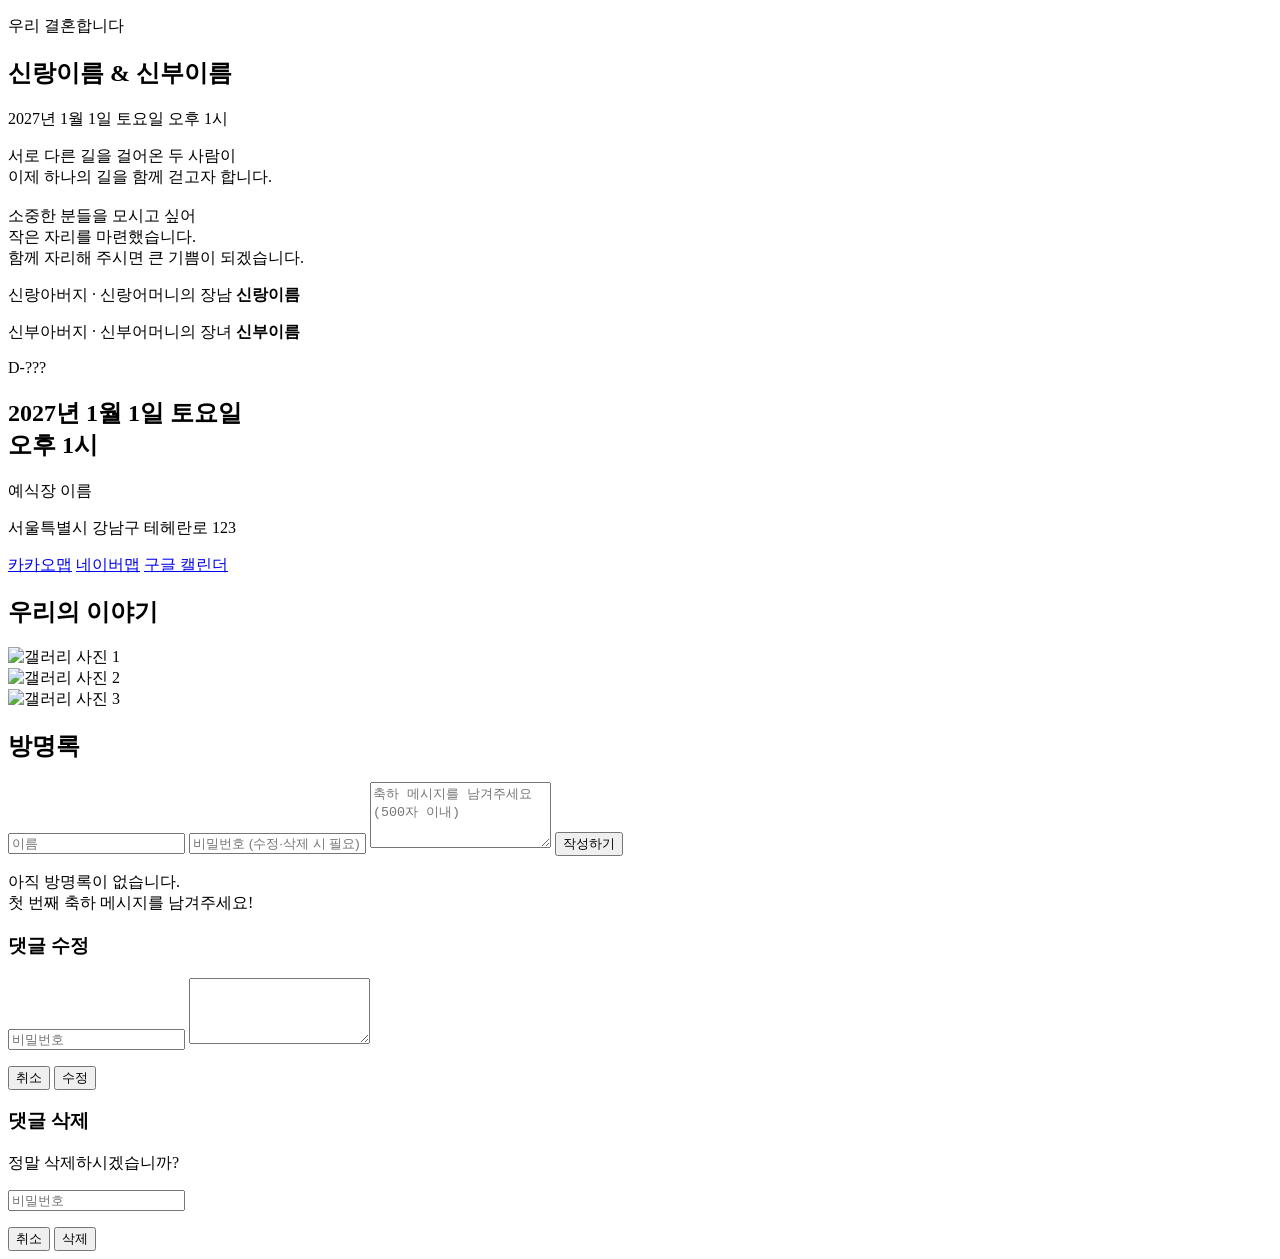
==== public/index.html @ 1aedff65 "[wedding] 청첩장 HTML 구조 작성 (구글 캘린더 링크 포함)" ====
<!DOCTYPE html>
<html lang="ko">
<head>
    <meta charset="UTF-8">
    <meta name="viewport" content="width=device-width, initial-scale=1.0">
    <!-- TODO: 브라우저 탭 제목 수정 -->
    <title>우리 결혼합니다</title>
    <link rel="preconnect" href="https://fonts.googleapis.com">
    <link rel="preconnect" href="https://fonts.gstatic.com" crossorigin>
    <link href="https://fonts.googleapis.com/css2?family=Noto+Serif+KR:wght@400;700&family=Noto+Sans+KR:wght@300;400&display=swap" rel="stylesheet">
    <link rel="stylesheet" href="style.css">
</head>
<body>

    <!-- ===== 헤더 ===== -->
    <section class="hero">
        <div class="hero-overlay"></div>
        <div class="hero-content">
            <p class="hero-label">우리 결혼합니다</p>
            <!-- TODO: 이름 수정 -->
            <h1 class="hero-names">신랑이름 <span class="ampersand">&amp;</span> 신부이름</h1>
            <!-- TODO: 날짜/시간 수정 -->
            <p class="hero-date">2027년 1월 1일 토요일 오후 1시</p>
        </div>
    </section>

    <!-- ===== 인사말 ===== -->
    <section class="greeting">
        <!-- TODO: 인사말 문구 수정 -->
        <p class="greeting-text">
            서로 다른 길을 걸어온 두 사람이<br>
            이제 하나의 길을 함께 걷고자 합니다.<br><br>
            소중한 분들을 모시고 싶어<br>
            작은 자리를 마련했습니다.<br>
            함께 자리해 주시면 큰 기쁨이 되겠습니다.
        </p>
        <div class="family-info">
            <!-- TODO: 부모님 이름 수정 -->
            <p>신랑아버지 · 신랑어머니의 장남 <strong>신랑이름</strong></p>
            <p>신부아버지 · 신부어머니의 장녀 <strong>신부이름</strong></p>
        </div>
    </section>

    <!-- ===== 날짜 & 장소 ===== -->
    <section class="date-venue">
        <div class="dday-wrap">
            <span id="dday" class="dday">D-???</span>
        </div>
        <!-- TODO: 날짜/시간 수정 -->
        <h2 class="venue-date">2027년 1월 1일 토요일<br>오후 1시</h2>
        <!-- TODO: 예식장 이름/주소 수정 -->
        <p class="venue-name">예식장 이름</p>
        <p class="venue-address">서울특별시 강남구 테헤란로 123</p>
        <div class="map-buttons">
            <!-- TODO: 예식장 이름으로 검색 URL 수정 -->
            <a href="https://map.kakao.com/link/search/예식장이름" class="btn-map btn-kakao" target="_blank" rel="noopener">카카오맵</a>
            <a href="https://map.naver.com/p/search/예식장이름" class="btn-map btn-naver" target="_blank" rel="noopener">네이버맵</a>
            <!-- TODO: 날짜/시간/장소 맞게 수정
                 dates 형식: YYYYMMDDTHHmmssZ (UTC 기준, KST = UTC+9이므로 13:00 KST = 04:00 UTC)
                 예) 2027-01-01 13:00 KST → 20270101T040000Z, 15:00 KST 종료 → 20270101T060000Z -->
            <a href="https://calendar.google.com/calendar/render?action=TEMPLATE&text=신랑+%26+신부+결혼식&dates=20270101T040000Z/20270101T060000Z&location=예식장+이름&details=신랑+%26+신부의+결혼식에+초대합니다"
               class="btn-map btn-gcal" target="_blank" rel="noopener">구글 캘린더</a>
        </div>
    </section>

    <!-- ===== 갤러리 ===== -->
    <section class="gallery-section">
        <h2 class="section-title">우리의 이야기</h2>
        <div class="gallery" id="gallery">
            <!-- TODO: 사진 파일을 public/images/gallery/ 에 넣고 경로/개수 맞게 수정 -->
            <div class="gallery-item"><img src="images/gallery/01.jpg" alt="갤러리 사진 1" loading="lazy"></div>
            <div class="gallery-item"><img src="images/gallery/02.jpg" alt="갤러리 사진 2" loading="lazy"></div>
            <div class="gallery-item"><img src="images/gallery/03.jpg" alt="갤러리 사진 3" loading="lazy"></div>
        </div>
        <div class="gallery-dots" id="galleryDots"></div>
    </section>

    <!-- ===== 방명록 ===== -->
    <section class="comments-section">
        <h2 class="section-title">방명록</h2>

        <form class="comment-form" id="commentForm">
            <input type="text" id="commentName" placeholder="이름" maxlength="20" required autocomplete="off">
            <input type="password" id="commentPassword" placeholder="비밀번호 (수정·삭제 시 필요)" maxlength="20" required autocomplete="new-password">
            <textarea id="commentContent" placeholder="축하 메시지를 남겨주세요 (500자 이내)" maxlength="500" rows="4" required></textarea>
            <button type="submit" class="btn-submit" id="submitBtn">작성하기</button>
        </form>

        <div class="comments-list" id="commentsList">
            <p class="comments-empty">아직 방명록이 없습니다.<br>첫 번째 축하 메시지를 남겨주세요!</p>
        </div>

        <div class="pagination" id="pagination"></div>
    </section>

    <!-- ===== 수정 모달 ===== -->
    <div class="modal" id="editModal" aria-hidden="true">
        <div class="modal-backdrop" id="editBackdrop"></div>
        <div class="modal-content" role="dialog" aria-label="댓글 수정">
            <h3>댓글 수정</h3>
            <input type="password" id="editPassword" placeholder="비밀번호" maxlength="20" autocomplete="current-password">
            <textarea id="editContent" maxlength="500" rows="4"></textarea>
            <p class="modal-error" id="editError"></p>
            <div class="modal-buttons">
                <button id="editCancel" class="btn-secondary">취소</button>
                <button id="editConfirm" class="btn-primary">수정</button>
            </div>
        </div>
    </div>

    <!-- ===== 삭제 모달 ===== -->
    <div class="modal" id="deleteModal" aria-hidden="true">
        <div class="modal-backdrop" id="deleteBackdrop"></div>
        <div class="modal-content" role="dialog" aria-label="댓글 삭제">
            <h3>댓글 삭제</h3>
            <p class="modal-desc">정말 삭제하시겠습니까?</p>
            <input type="password" id="deletePassword" placeholder="비밀번호" maxlength="20" autocomplete="current-password">
            <p class="modal-error" id="deleteError"></p>
            <div class="modal-buttons">
                <button id="deleteCancel" class="btn-secondary">취소</button>
                <button id="deleteConfirm" class="btn-danger">삭제</button>
            </div>
        </div>
    </div>

    <script src="main.js"></script>
</body>
</html>
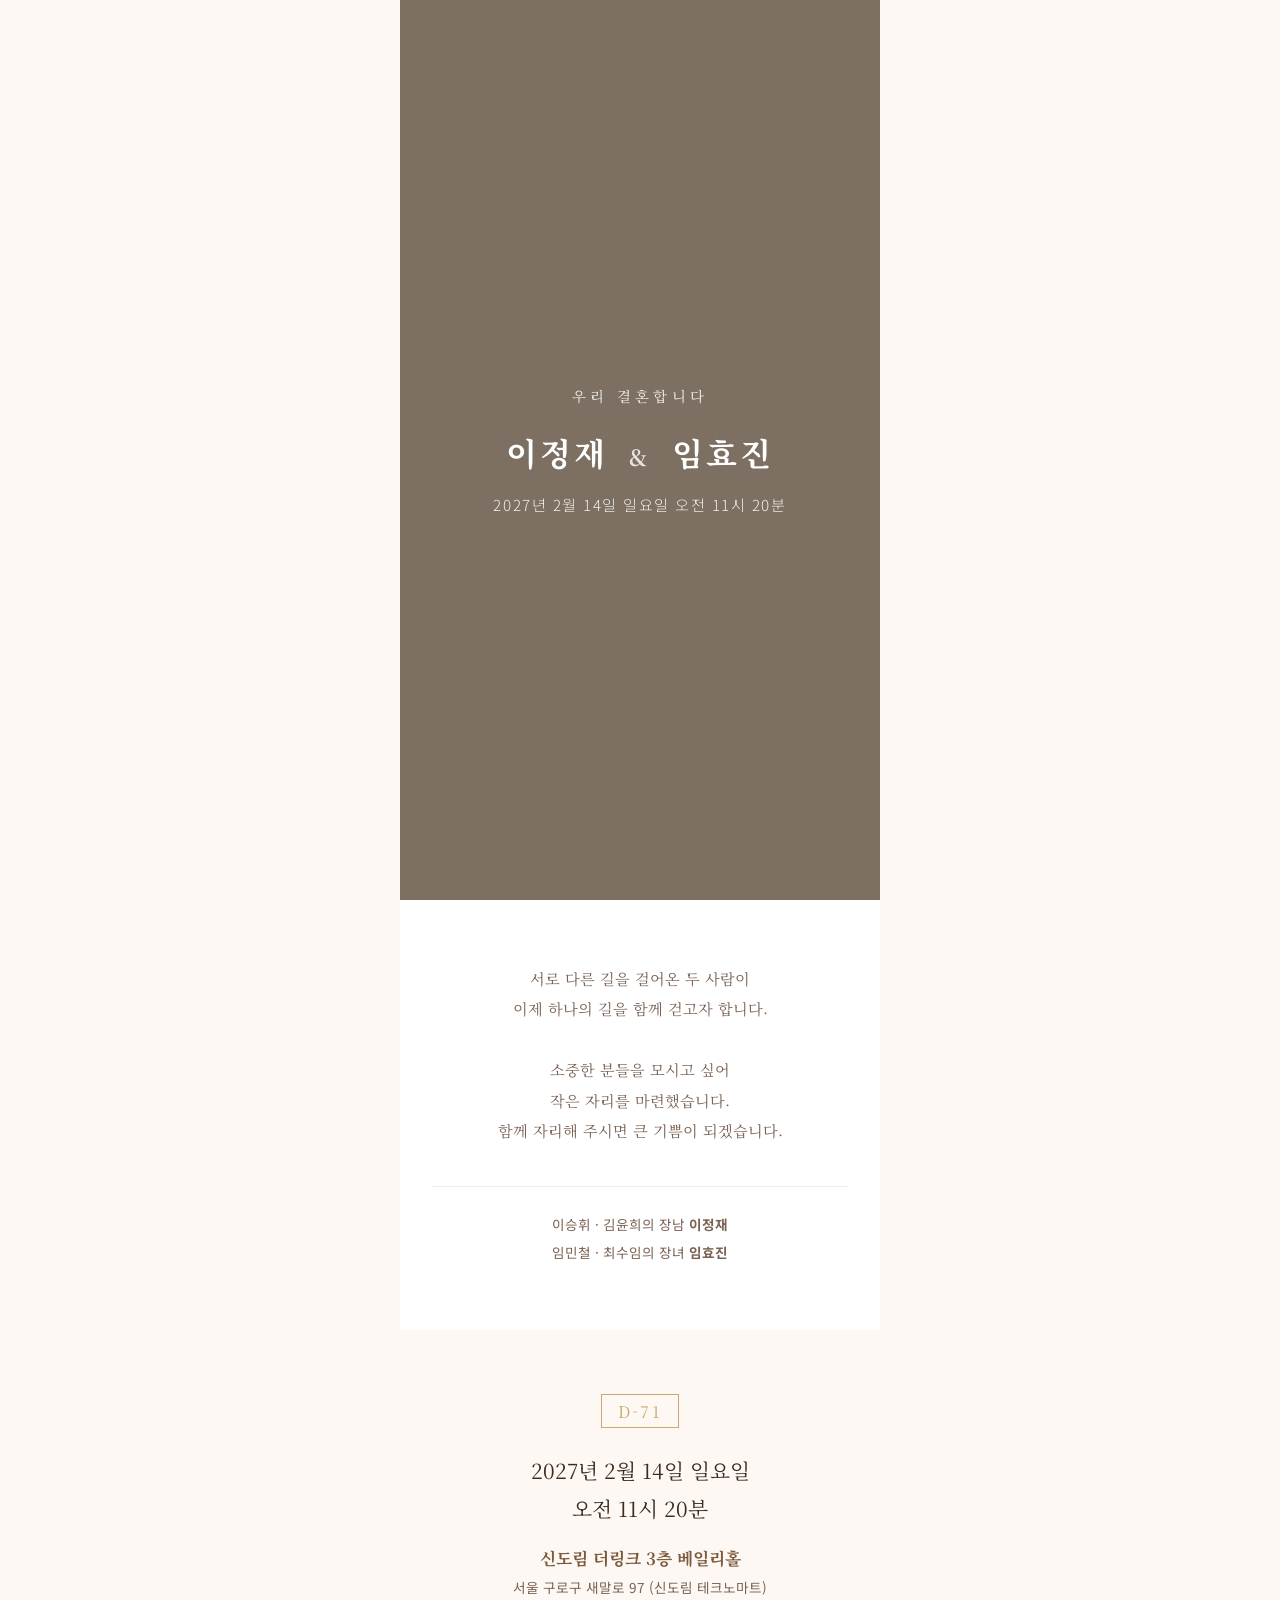
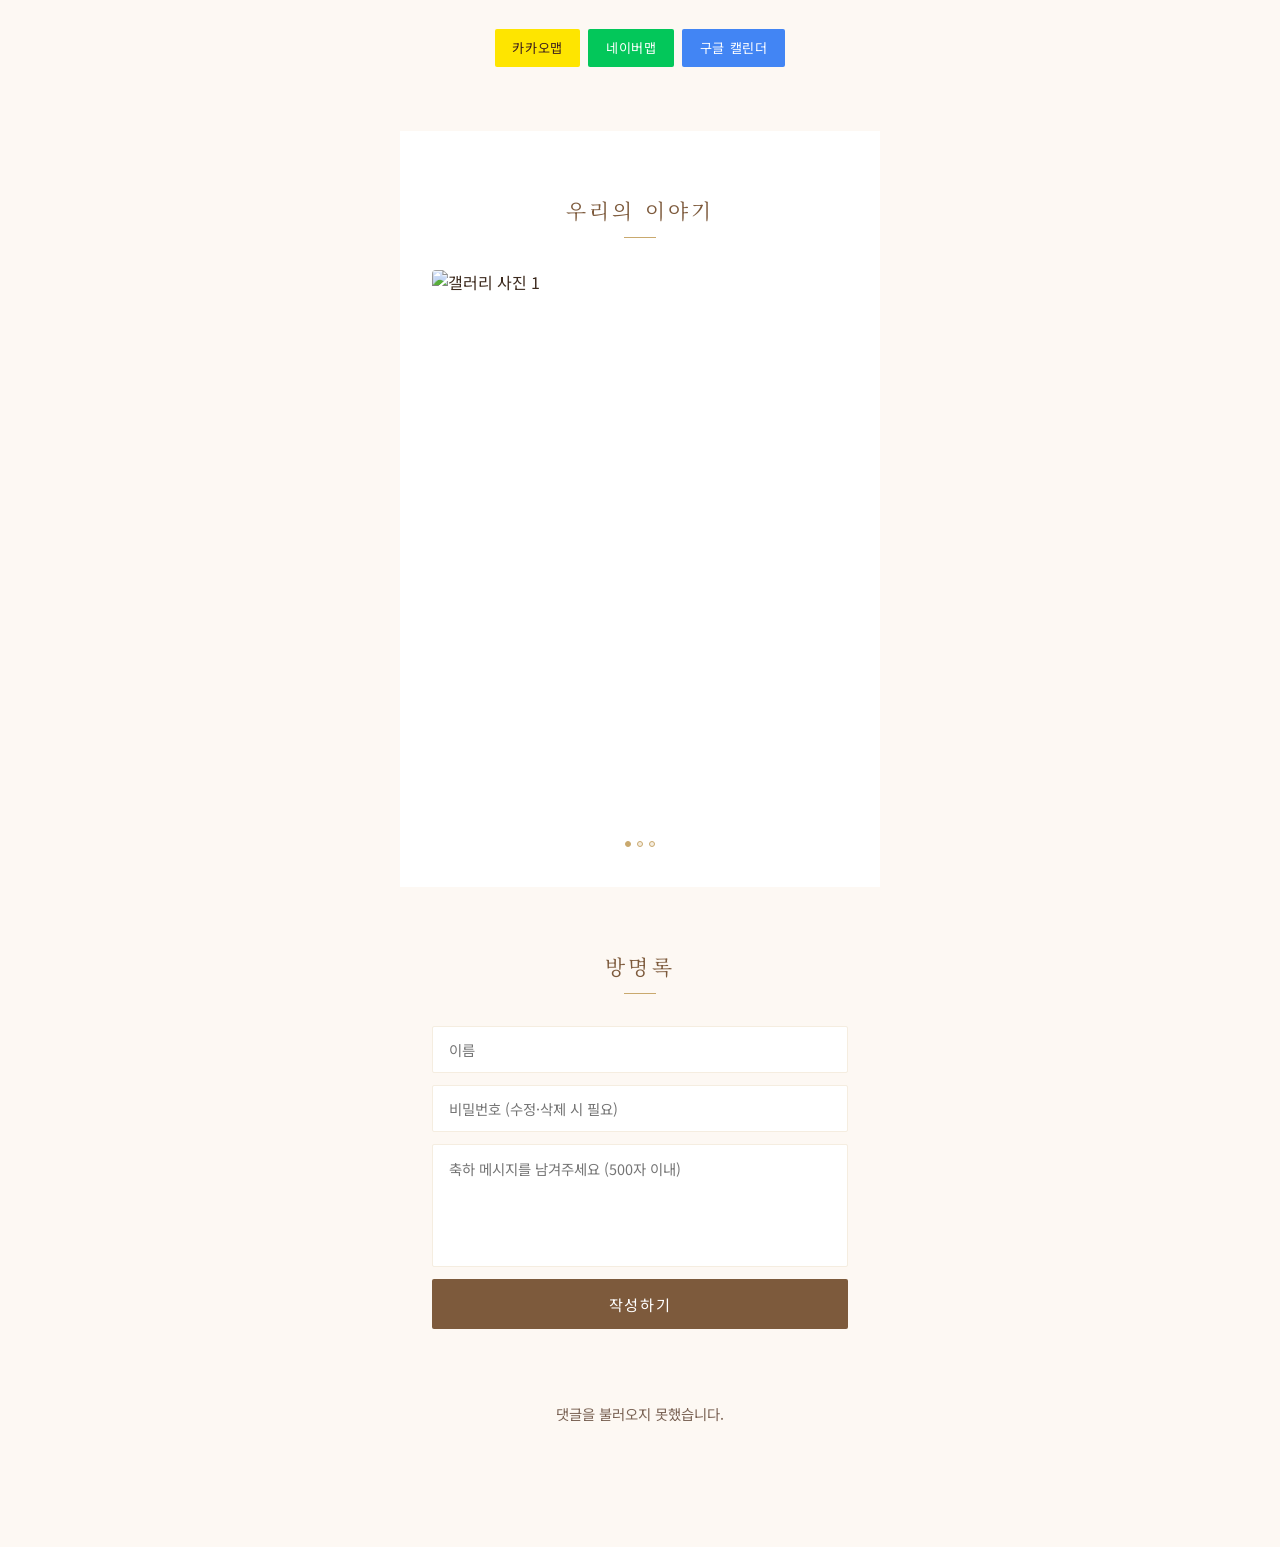
==== commit c46893da: "[wedding] 청첩장 정보 입력: 이정재 & 임효진, 2027-02-14 신도림 더링크" ====
--- a/public/index.html
+++ b/public/index.html
@@ -3,8 +3,7 @@
 <head>
     <meta charset="UTF-8">
     <meta name="viewport" content="width=device-width, initial-scale=1.0">
-    <!-- TODO: 브라우저 탭 제목 수정 -->
-    <title>우리 결혼합니다</title>
+    <title>이정재 &amp; 임효진의 결혼식에 초대합니다</title>
     <link rel="preconnect" href="https://fonts.googleapis.com">
     <link rel="preconnect" href="https://fonts.gstatic.com" crossorigin>
     <link href="https://fonts.googleapis.com/css2?family=Noto+Serif+KR:wght@400;700&family=Noto+Sans+KR:wght@300;400&display=swap" rel="stylesheet">
@@ -17,10 +16,8 @@
         <div class="hero-overlay"></div>
         <div class="hero-content">
             <p class="hero-label">우리 결혼합니다</p>
-            <!-- TODO: 이름 수정 -->
-            <h1 class="hero-names">신랑이름 <span class="ampersand">&amp;</span> 신부이름</h1>
-            <!-- TODO: 날짜/시간 수정 -->
-            <p class="hero-date">2027년 1월 1일 토요일 오후 1시</p>
+            <h1 class="hero-names">이정재 <span class="ampersand">&amp;</span> 임효진</h1>
+            <p class="hero-date">2027년 2월 14일 일요일 오전 11시 20분</p>
         </div>
     </section>
 
@@ -35,9 +32,8 @@
             함께 자리해 주시면 큰 기쁨이 되겠습니다.
         </p>
         <div class="family-info">
-            <!-- TODO: 부모님 이름 수정 -->
-            <p>신랑아버지 · 신랑어머니의 장남 <strong>신랑이름</strong></p>
-            <p>신부아버지 · 신부어머니의 장녀 <strong>신부이름</strong></p>
+            <p>이승휘 · 김윤희의 장남 <strong>이정재</strong></p>
+            <p>임민철 · 최수임의 장녀 <strong>임효진</strong></p>
         </div>
     </section>
 
@@ -46,19 +42,13 @@
         <div class="dday-wrap">
             <span id="dday" class="dday">D-???</span>
         </div>
-        <!-- TODO: 날짜/시간 수정 -->
-        <h2 class="venue-date">2027년 1월 1일 토요일<br>오후 1시</h2>
-        <!-- TODO: 예식장 이름/주소 수정 -->
-        <p class="venue-name">예식장 이름</p>
-        <p class="venue-address">서울특별시 강남구 테헤란로 123</p>
+        <h2 class="venue-date">2027년 2월 14일 일요일<br>오전 11시 20분</h2>
+        <p class="venue-name">신도림 더링크 3층 베일리홀</p>
+        <p class="venue-address">서울 구로구 새말로 97 (신도림 테크노마트)</p>
         <div class="map-buttons">
-            <!-- TODO: 예식장 이름으로 검색 URL 수정 -->
-            <a href="https://map.kakao.com/link/search/예식장이름" class="btn-map btn-kakao" target="_blank" rel="noopener">카카오맵</a>
-            <a href="https://map.naver.com/p/search/예식장이름" class="btn-map btn-naver" target="_blank" rel="noopener">네이버맵</a>
-            <!-- TODO: 날짜/시간/장소 맞게 수정
-                 dates 형식: YYYYMMDDTHHmmssZ (UTC 기준, KST = UTC+9이므로 13:00 KST = 04:00 UTC)
-                 예) 2027-01-01 13:00 KST → 20270101T040000Z, 15:00 KST 종료 → 20270101T060000Z -->
-            <a href="https://calendar.google.com/calendar/render?action=TEMPLATE&text=신랑+%26+신부+결혼식&dates=20270101T040000Z/20270101T060000Z&location=예식장+이름&details=신랑+%26+신부의+결혼식에+초대합니다"
+            <a href="https://map.kakao.com/link/search/신도림+더링크" class="btn-map btn-kakao" target="_blank" rel="noopener">카카오맵</a>
+            <a href="https://map.naver.com/p/search/신도림+더링크" class="btn-map btn-naver" target="_blank" rel="noopener">네이버맵</a>
+            <a href="https://calendar.google.com/calendar/render?action=TEMPLATE&text=이정재+%26+임효진+결혼식&dates=20270214T022000Z/20270214T042000Z&location=신도림+더링크+3층+베일리홀&details=이정재+%26+임효진의+결혼식에+초대합니다"
                class="btn-map btn-gcal" target="_blank" rel="noopener">구글 캘린더</a>
         </div>
     </section>
--- a/public/style.css
+++ b/public/style.css
@@ -0,0 +1,507 @@
+/* ===== 기본 리셋 & 변수 ===== */
+*, *::before, *::after {
+    box-sizing: border-box;
+    margin: 0;
+    padding: 0;
+}
+
+:root {
+    --color-cream: #fdf8f3;
+    --color-ivory: #f5ede0;
+    --color-gold: #c9a96e;
+    --color-brown: #7d5a3c;
+    --color-text: #3d2b1f;
+    --color-text-light: #7a6254;
+    --color-white: #ffffff;
+    --font-serif: 'Noto Serif KR', serif;
+    --font-sans: 'Noto Sans KR', sans-serif;
+}
+
+html {
+    scroll-behavior: smooth;
+}
+
+body {
+    font-family: var(--font-sans);
+    background: var(--color-cream);
+    color: var(--color-text);
+    max-width: 480px;
+    margin: 0 auto;
+    overflow-x: hidden;
+}
+
+/* ===== 헤더 (hero) ===== */
+.hero {
+    position: relative;
+    min-height: 100dvh;
+    display: flex;
+    align-items: center;
+    justify-content: center;
+    background: url('images/main.jpg') center center / cover no-repeat;
+    background-color: #b8a898;
+}
+
+.hero-overlay {
+    position: absolute;
+    inset: 0;
+    background: rgba(30, 20, 10, 0.38);
+}
+
+.hero-content {
+    position: relative;
+    text-align: center;
+    color: var(--color-white);
+    padding: 2rem;
+}
+
+.hero-label {
+    font-family: var(--font-serif);
+    font-size: 0.9rem;
+    letter-spacing: 0.3em;
+    margin-bottom: 1.5rem;
+    opacity: 0.9;
+}
+
+.hero-names {
+    font-family: var(--font-serif);
+    font-size: 2rem;
+    font-weight: 700;
+    letter-spacing: 0.1em;
+    margin-bottom: 1.2rem;
+    line-height: 1.4;
+}
+
+.hero-names .ampersand {
+    font-size: 1.4rem;
+    opacity: 0.8;
+    margin: 0 0.5rem;
+}
+
+.hero-date {
+    font-family: var(--font-sans);
+    font-size: 0.95rem;
+    font-weight: 300;
+    letter-spacing: 0.1em;
+    opacity: 0.9;
+}
+
+/* ===== 공통 섹션 ===== */
+section {
+    padding: 4rem 2rem;
+}
+
+.section-title {
+    font-family: var(--font-serif);
+    font-size: 1.3rem;
+    font-weight: 400;
+    text-align: center;
+    color: var(--color-brown);
+    margin-bottom: 2rem;
+    letter-spacing: 0.15em;
+}
+
+.section-title::after {
+    content: '';
+    display: block;
+    width: 2rem;
+    height: 1px;
+    background: var(--color-gold);
+    margin: 0.75rem auto 0;
+}
+
+/* ===== 인사말 ===== */
+.greeting {
+    background: var(--color-white);
+    text-align: center;
+}
+
+.greeting-text {
+    font-family: var(--font-serif);
+    font-size: 0.95rem;
+    line-height: 2;
+    color: var(--color-text-light);
+    margin-bottom: 2.5rem;
+}
+
+.family-info {
+    border-top: 1px solid var(--color-ivory);
+    padding-top: 1.5rem;
+}
+
+.family-info p {
+    font-size: 0.85rem;
+    color: var(--color-text-light);
+    line-height: 2;
+}
+
+/* ===== 날짜 & 장소 ===== */
+.date-venue {
+    background: var(--color-cream);
+    text-align: center;
+}
+
+.dday-wrap {
+    margin-bottom: 1.5rem;
+}
+
+.dday {
+    display: inline-block;
+    font-family: var(--font-serif);
+    font-size: 1rem;
+    color: var(--color-gold);
+    border: 1px solid var(--color-gold);
+    padding: 0.3rem 1rem;
+    letter-spacing: 0.15em;
+}
+
+.venue-date {
+    font-family: var(--font-serif);
+    font-size: 1.3rem;
+    font-weight: 400;
+    line-height: 1.8;
+    margin-bottom: 1.2rem;
+    color: var(--color-text);
+}
+
+.venue-name {
+    font-family: var(--font-serif);
+    font-size: 1.05rem;
+    font-weight: 700;
+    margin-bottom: 0.4rem;
+    color: var(--color-brown);
+}
+
+.venue-address {
+    font-size: 0.85rem;
+    color: var(--color-text-light);
+    margin-bottom: 2rem;
+}
+
+.map-buttons {
+    display: flex;
+    gap: 0.5rem;
+    justify-content: center;
+    flex-wrap: wrap;
+}
+
+.btn-map {
+    display: inline-block;
+    padding: 0.6rem 1.1rem;
+    border-radius: 2px;
+    font-size: 0.82rem;
+    text-decoration: none;
+    font-weight: 400;
+    letter-spacing: 0.05em;
+    transition: opacity 0.2s;
+}
+
+.btn-map:hover { opacity: 0.8; }
+
+.btn-kakao {
+    background: #fee500;
+    color: #3c1e1e;
+}
+
+.btn-naver {
+    background: #03c75a;
+    color: var(--color-white);
+}
+
+.btn-gcal {
+    background: #4285f4;
+    color: var(--color-white);
+}
+
+/* ===== 갤러리 ===== */
+.gallery-section {
+    background: var(--color-white);
+    padding-bottom: 2.5rem;
+}
+
+.gallery {
+    display: flex;
+    overflow-x: auto;
+    scroll-snap-type: x mandatory;
+    -webkit-overflow-scrolling: touch;
+    scrollbar-width: none;
+    border-radius: 4px;
+    overflow: hidden;
+}
+
+.gallery::-webkit-scrollbar { display: none; }
+
+.gallery-item {
+    flex: 0 0 100%;
+    scroll-snap-align: start;
+    aspect-ratio: 3 / 4;
+    overflow: hidden;
+}
+
+.gallery-item img {
+    width: 100%;
+    height: 100%;
+    object-fit: cover;
+    display: block;
+}
+
+.gallery-dots {
+    display: flex;
+    justify-content: center;
+    gap: 0.4rem;
+    margin-top: 1rem;
+}
+
+.gallery-dot {
+    width: 6px;
+    height: 6px;
+    border-radius: 50%;
+    background: var(--color-ivory);
+    border: 1px solid var(--color-gold);
+    cursor: pointer;
+    transition: background 0.2s;
+    padding: 0;
+}
+
+.gallery-dot.active {
+    background: var(--color-gold);
+}
+
+/* ===== 방명록 ===== */
+.comments-section {
+    background: var(--color-cream);
+}
+
+.comment-form {
+    display: flex;
+    flex-direction: column;
+    gap: 0.75rem;
+    margin-bottom: 2.5rem;
+}
+
+.comment-form input,
+.comment-form textarea {
+    width: 100%;
+    padding: 0.75rem 1rem;
+    border: 1px solid var(--color-ivory);
+    border-radius: 2px;
+    font-family: var(--font-sans);
+    font-size: 0.9rem;
+    background: var(--color-white);
+    color: var(--color-text);
+    outline: none;
+    transition: border-color 0.2s;
+    -webkit-appearance: none;
+}
+
+.comment-form input:focus,
+.comment-form textarea:focus {
+    border-color: var(--color-gold);
+}
+
+.comment-form textarea {
+    resize: none;
+    line-height: 1.7;
+}
+
+.btn-submit {
+    padding: 0.85rem;
+    background: var(--color-brown);
+    color: var(--color-white);
+    border: none;
+    border-radius: 2px;
+    font-family: var(--font-sans);
+    font-size: 0.95rem;
+    cursor: pointer;
+    letter-spacing: 0.1em;
+    transition: opacity 0.2s;
+}
+
+.btn-submit:hover { opacity: 0.85; }
+.btn-submit:disabled { opacity: 0.5; cursor: default; }
+
+.comments-list {
+    display: flex;
+    flex-direction: column;
+    gap: 1rem;
+}
+
+.comments-empty {
+    text-align: center;
+    color: var(--color-text-light);
+    font-size: 0.9rem;
+    line-height: 1.8;
+    padding: 2rem 0;
+}
+
+.comment-item {
+    background: var(--color-white);
+    padding: 1rem 1.2rem;
+    border-radius: 4px;
+    border-left: 3px solid var(--color-gold);
+}
+
+.comment-header {
+    display: flex;
+    justify-content: space-between;
+    align-items: center;
+    margin-bottom: 0.5rem;
+}
+
+.comment-name {
+    font-weight: 400;
+    font-size: 0.9rem;
+    color: var(--color-brown);
+}
+
+.comment-date {
+    font-size: 0.75rem;
+    color: var(--color-text-light);
+}
+
+.comment-content {
+    font-size: 0.9rem;
+    line-height: 1.7;
+    color: var(--color-text);
+    word-break: break-word;
+    white-space: pre-wrap;
+}
+
+.comment-actions {
+    display: flex;
+    gap: 0.5rem;
+    margin-top: 0.6rem;
+    justify-content: flex-end;
+}
+
+.btn-action {
+    background: none;
+    border: none;
+    font-size: 0.75rem;
+    color: var(--color-text-light);
+    cursor: pointer;
+    padding: 0.2rem 0.4rem;
+    text-decoration: underline;
+}
+
+.btn-action:hover { color: var(--color-brown); }
+
+.pagination {
+    display: flex;
+    justify-content: center;
+    gap: 0.4rem;
+    margin-top: 1.5rem;
+    flex-wrap: wrap;
+}
+
+.page-btn {
+    min-width: 2rem;
+    height: 2rem;
+    border: 1px solid var(--color-gold);
+    background: var(--color-white);
+    color: var(--color-brown);
+    font-size: 0.85rem;
+    cursor: pointer;
+    border-radius: 2px;
+    transition: all 0.2s;
+}
+
+.page-btn.active,
+.page-btn:hover {
+    background: var(--color-brown);
+    color: var(--color-white);
+    border-color: var(--color-brown);
+}
+
+/* ===== 모달 ===== */
+.modal {
+    display: none;
+    position: fixed;
+    inset: 0;
+    z-index: 1000;
+    align-items: center;
+    justify-content: center;
+}
+
+.modal.open {
+    display: flex;
+}
+
+.modal-backdrop {
+    position: absolute;
+    inset: 0;
+    background: rgba(0, 0, 0, 0.5);
+}
+
+.modal-content {
+    position: relative;
+    background: var(--color-white);
+    padding: 1.75rem;
+    border-radius: 8px;
+    width: calc(100% - 3rem);
+    max-width: 340px;
+    display: flex;
+    flex-direction: column;
+    gap: 0.75rem;
+}
+
+.modal-content h3 {
+    font-family: var(--font-serif);
+    font-size: 1.1rem;
+    font-weight: 400;
+    color: var(--color-brown);
+}
+
+.modal-desc {
+    font-size: 0.9rem;
+    color: var(--color-text-light);
+}
+
+.modal-content input,
+.modal-content textarea {
+    width: 100%;
+    padding: 0.65rem 0.9rem;
+    border: 1px solid var(--color-ivory);
+    border-radius: 2px;
+    font-family: var(--font-sans);
+    font-size: 0.9rem;
+    outline: none;
+    -webkit-appearance: none;
+}
+
+.modal-content input:focus,
+.modal-content textarea:focus {
+    border-color: var(--color-gold);
+}
+
+.modal-content textarea {
+    resize: none;
+    line-height: 1.7;
+}
+
+.modal-error {
+    font-size: 0.8rem;
+    color: #c0392b;
+    min-height: 1rem;
+}
+
+.modal-buttons {
+    display: flex;
+    gap: 0.5rem;
+    justify-content: flex-end;
+}
+
+.btn-primary, .btn-secondary, .btn-danger {
+    padding: 0.55rem 1.1rem;
+    border: none;
+    border-radius: 2px;
+    font-size: 0.9rem;
+    cursor: pointer;
+    transition: opacity 0.2s;
+    font-family: var(--font-sans);
+}
+
+.btn-primary { background: var(--color-brown); color: var(--color-white); }
+.btn-secondary { background: var(--color-ivory); color: var(--color-text); }
+.btn-danger { background: #c0392b; color: var(--color-white); }
+
+.btn-primary:hover, .btn-secondary:hover, .btn-danger:hover { opacity: 0.85; }
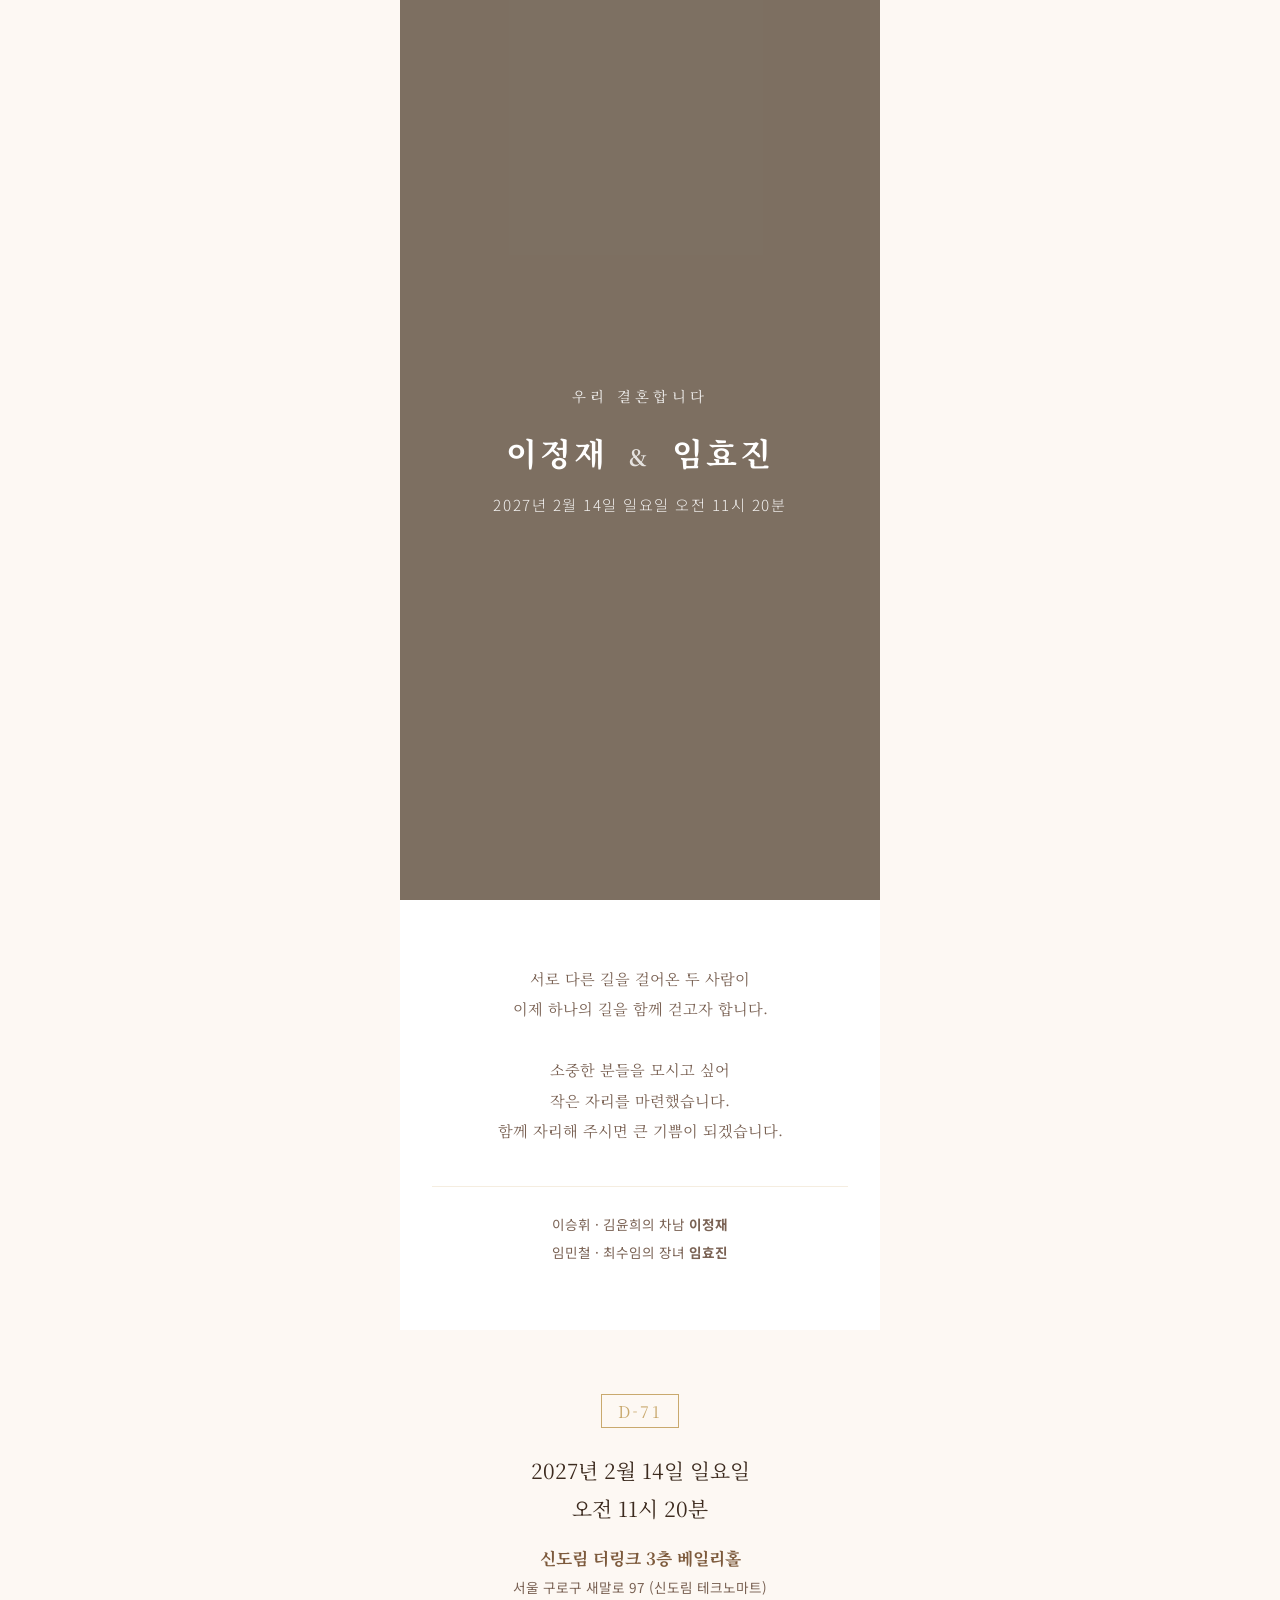
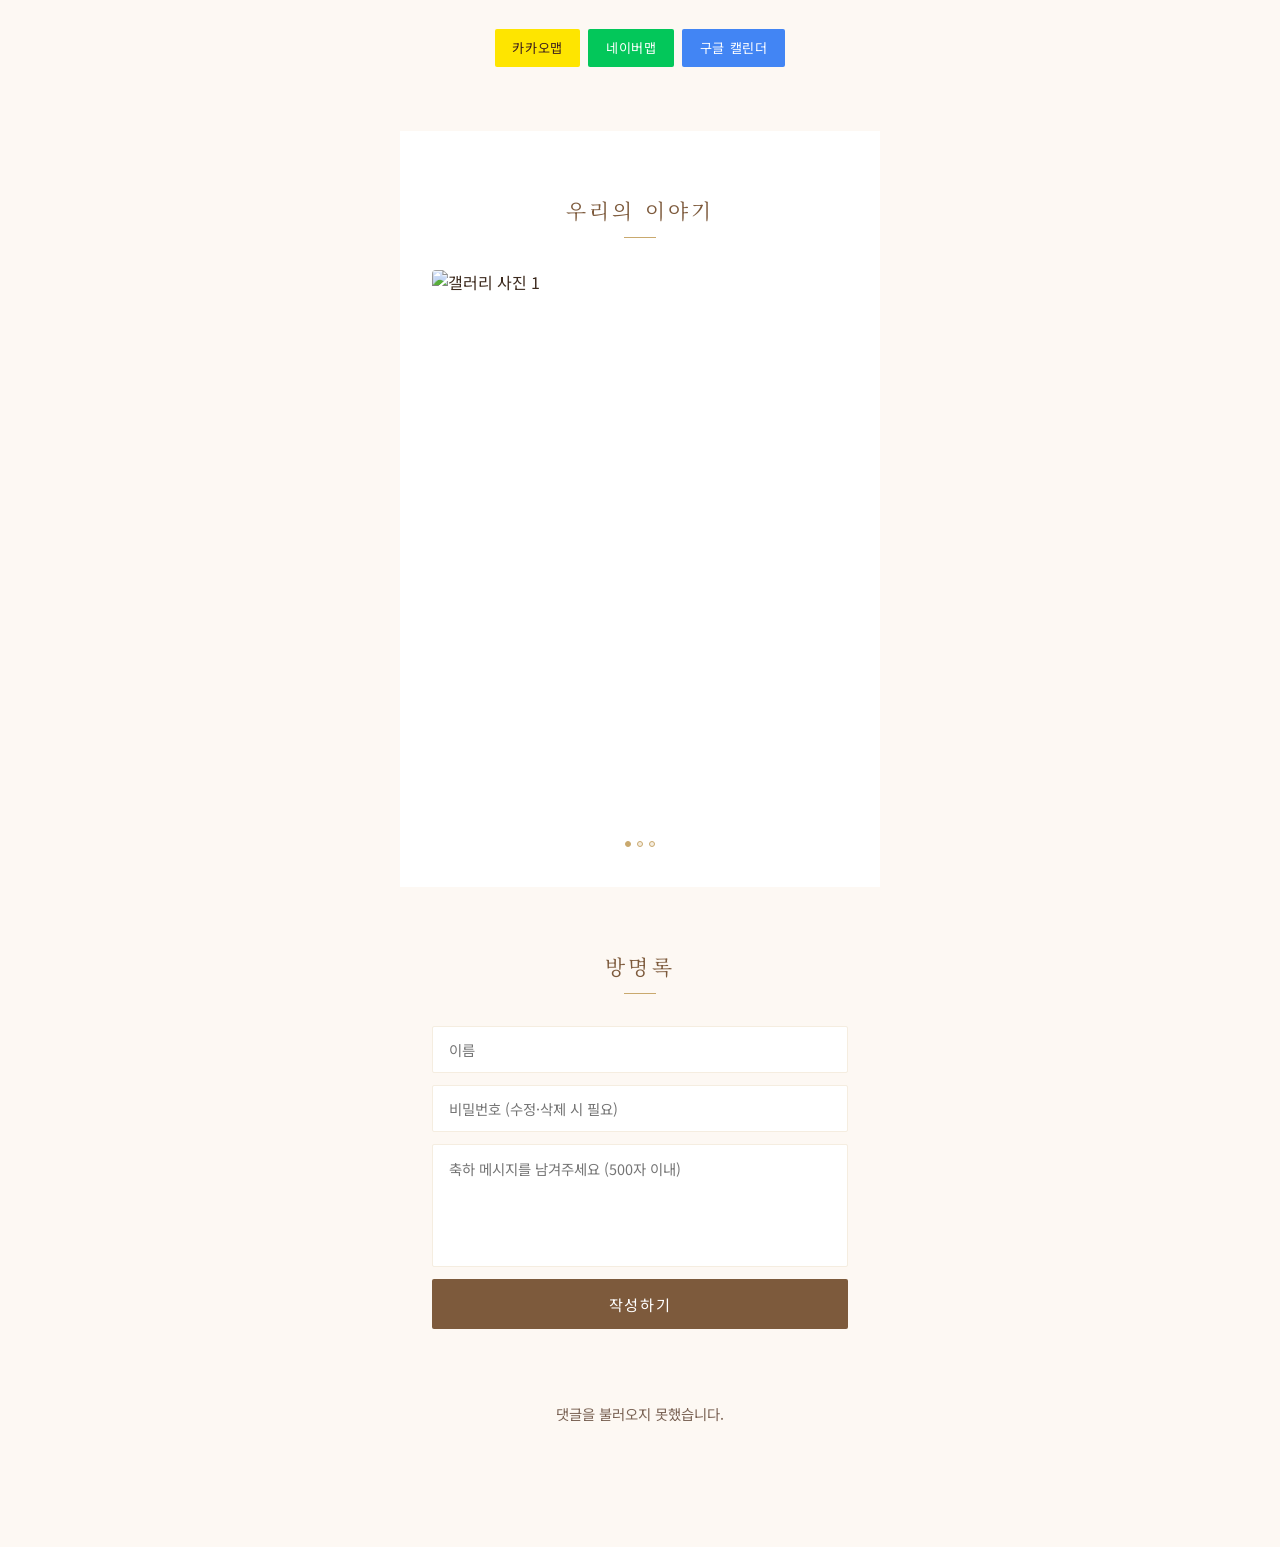
==== commit 8cf422a2: "[wedding] 이정재 장남 → 차남 수정" ====
--- a/public/index.html
+++ b/public/index.html
@@ -32,7 +32,7 @@
             함께 자리해 주시면 큰 기쁨이 되겠습니다.
         </p>
         <div class="family-info">
-            <p>이승휘 · 김윤희의 장남 <strong>이정재</strong></p>
+            <p>이승휘 · 김윤희의 차남 <strong>이정재</strong></p>
             <p>임민철 · 최수임의 장녀 <strong>임효진</strong></p>
         </div>
     </section>
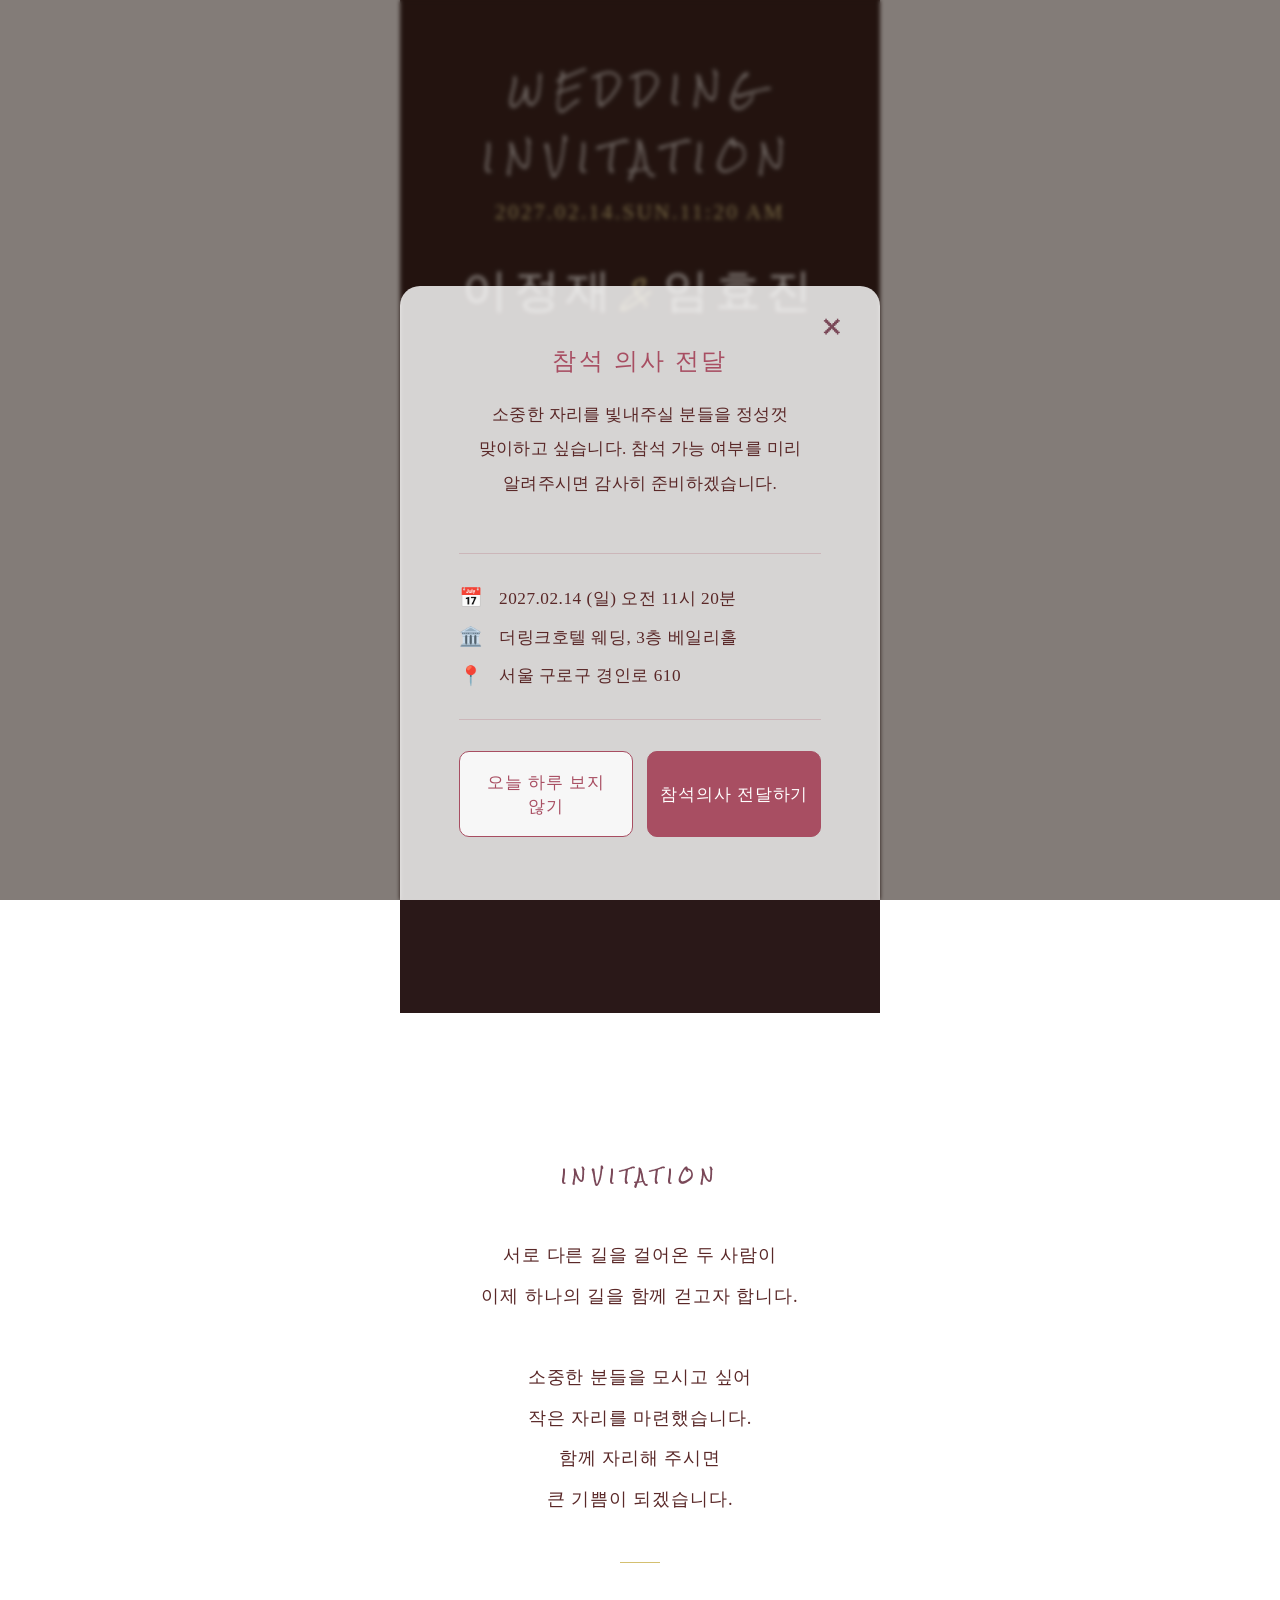
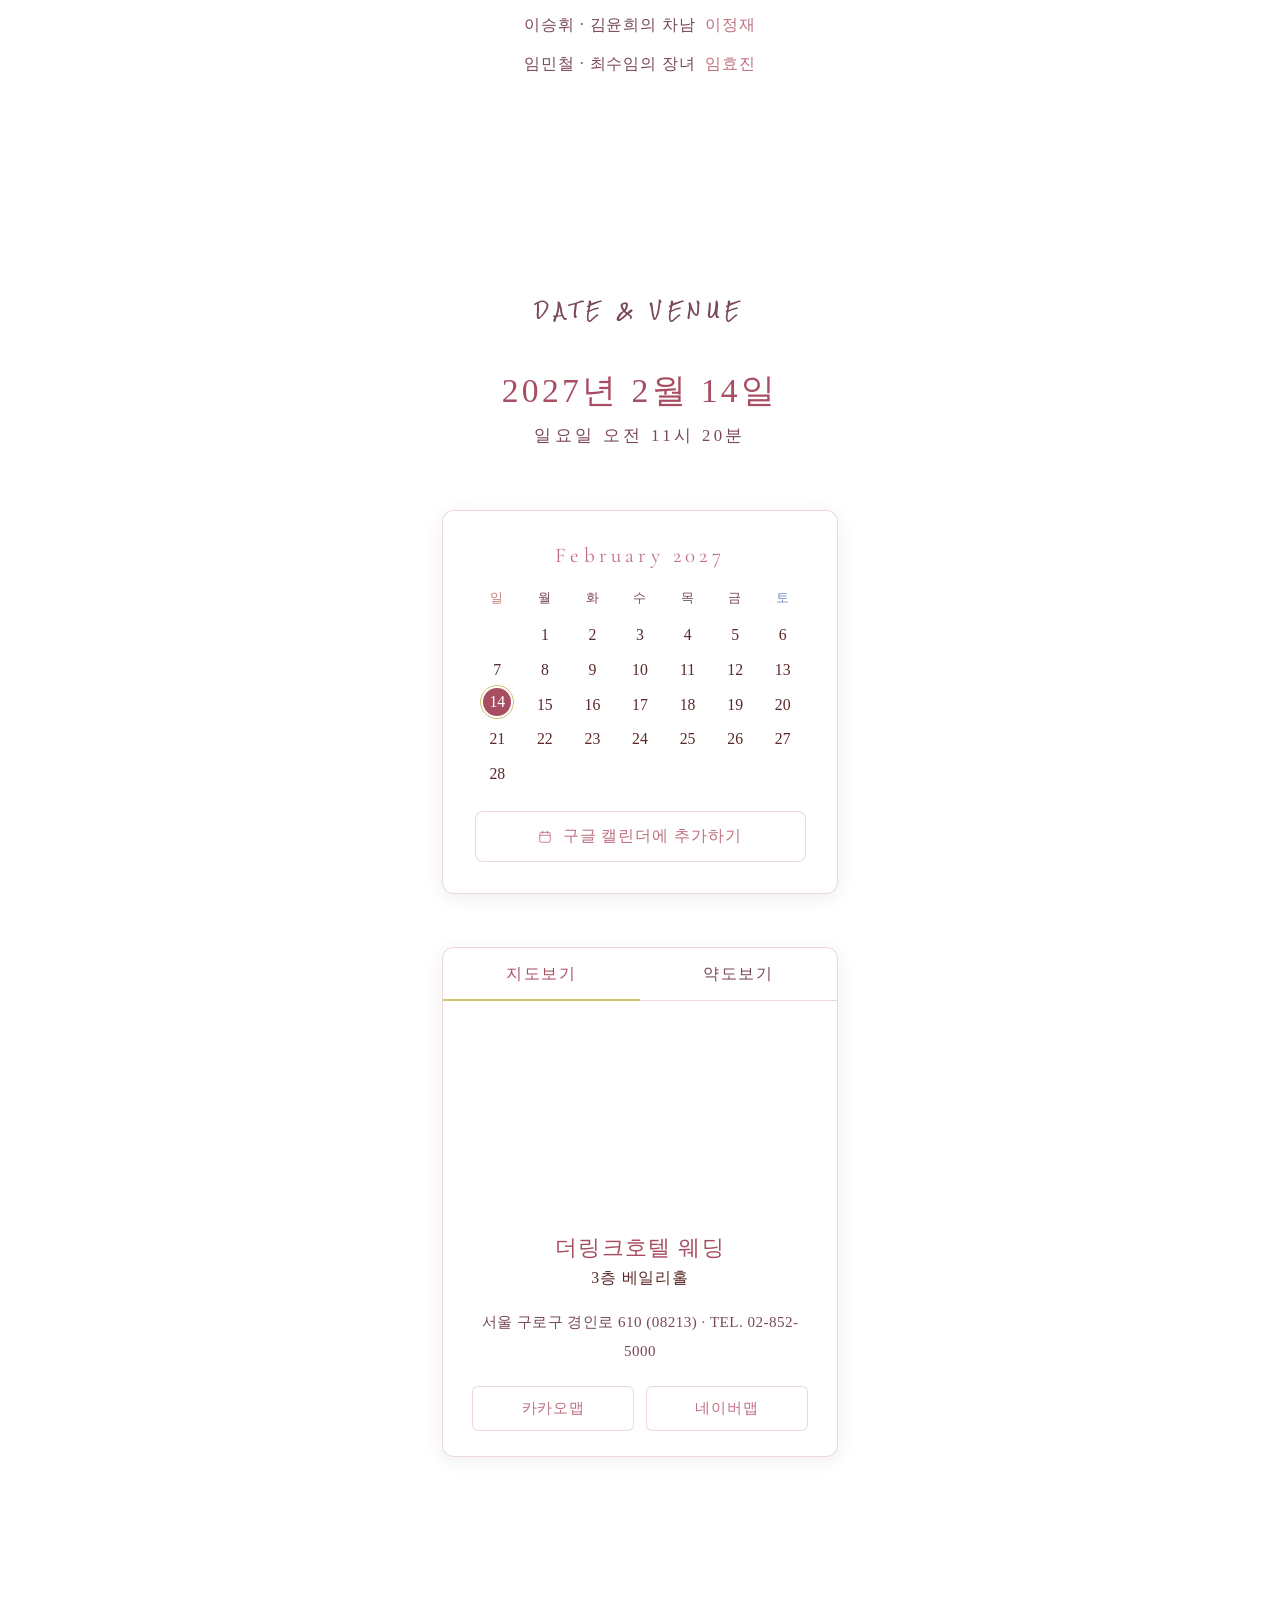
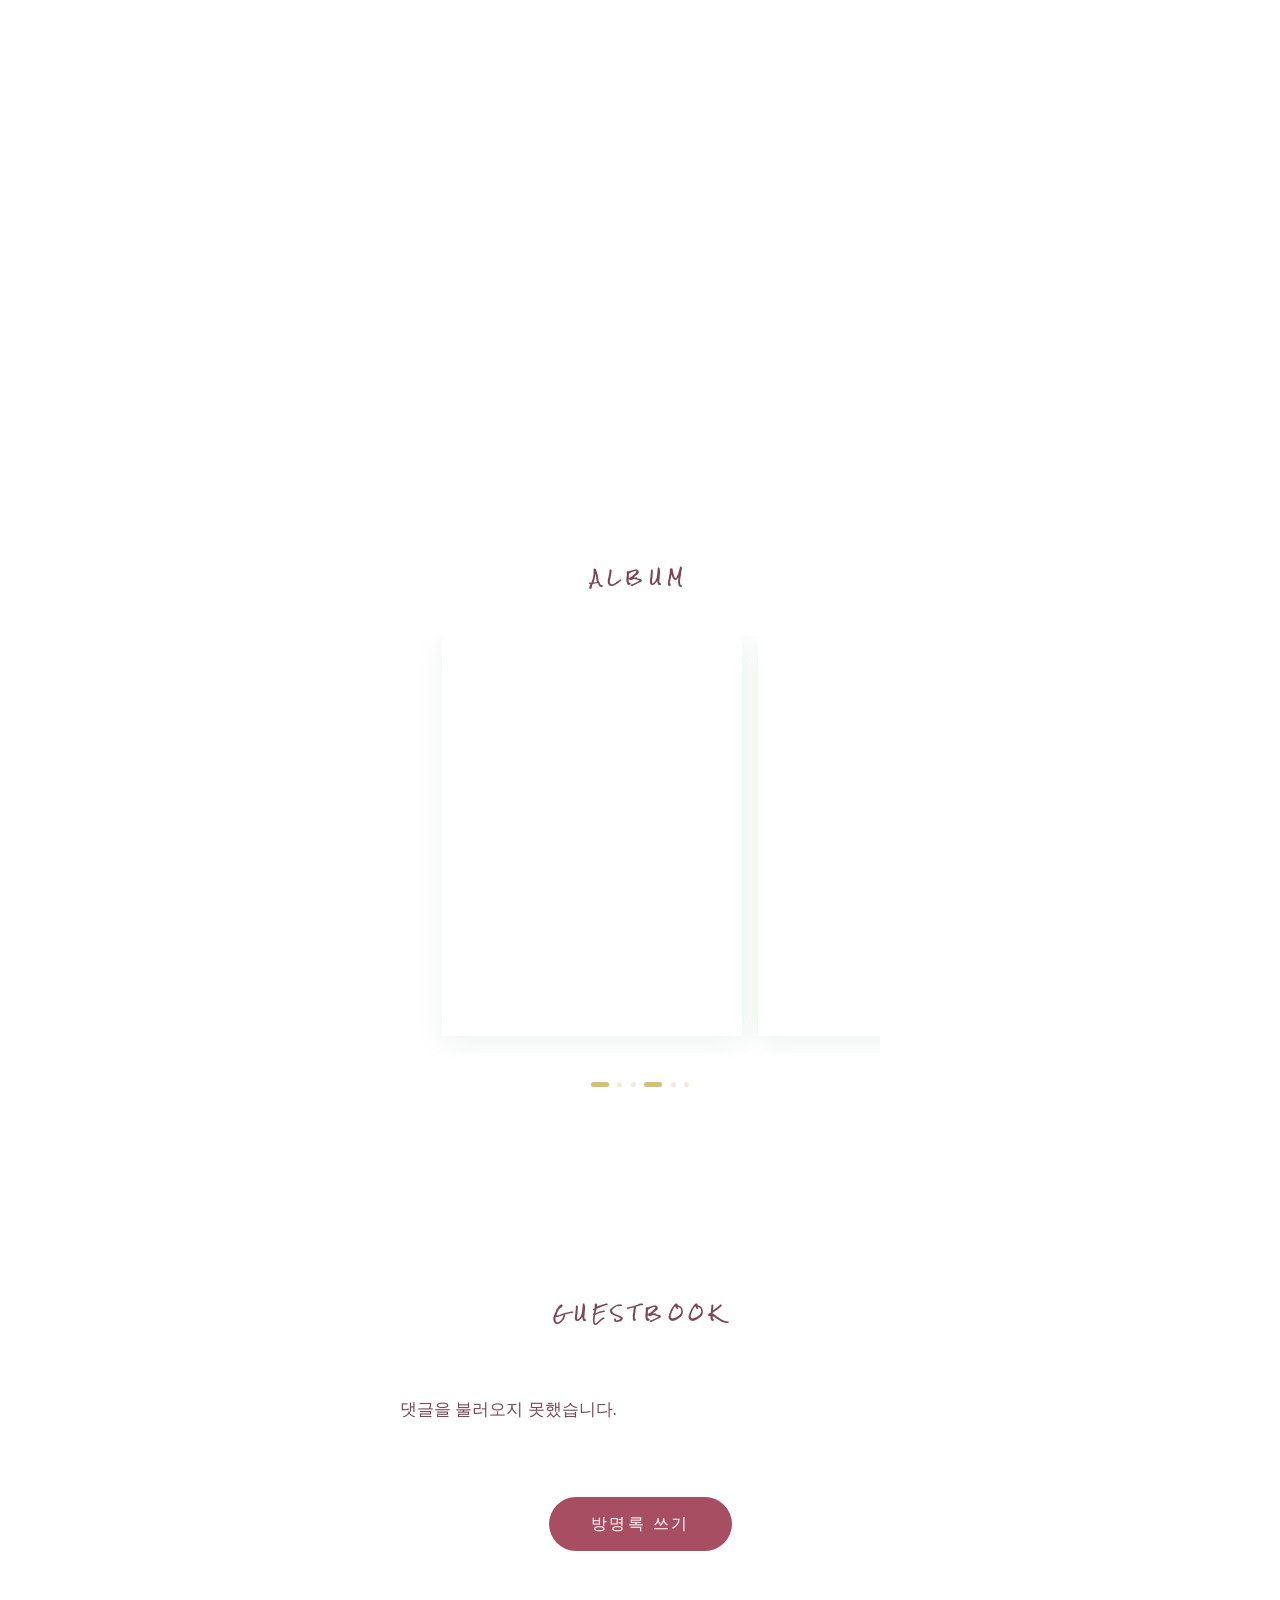
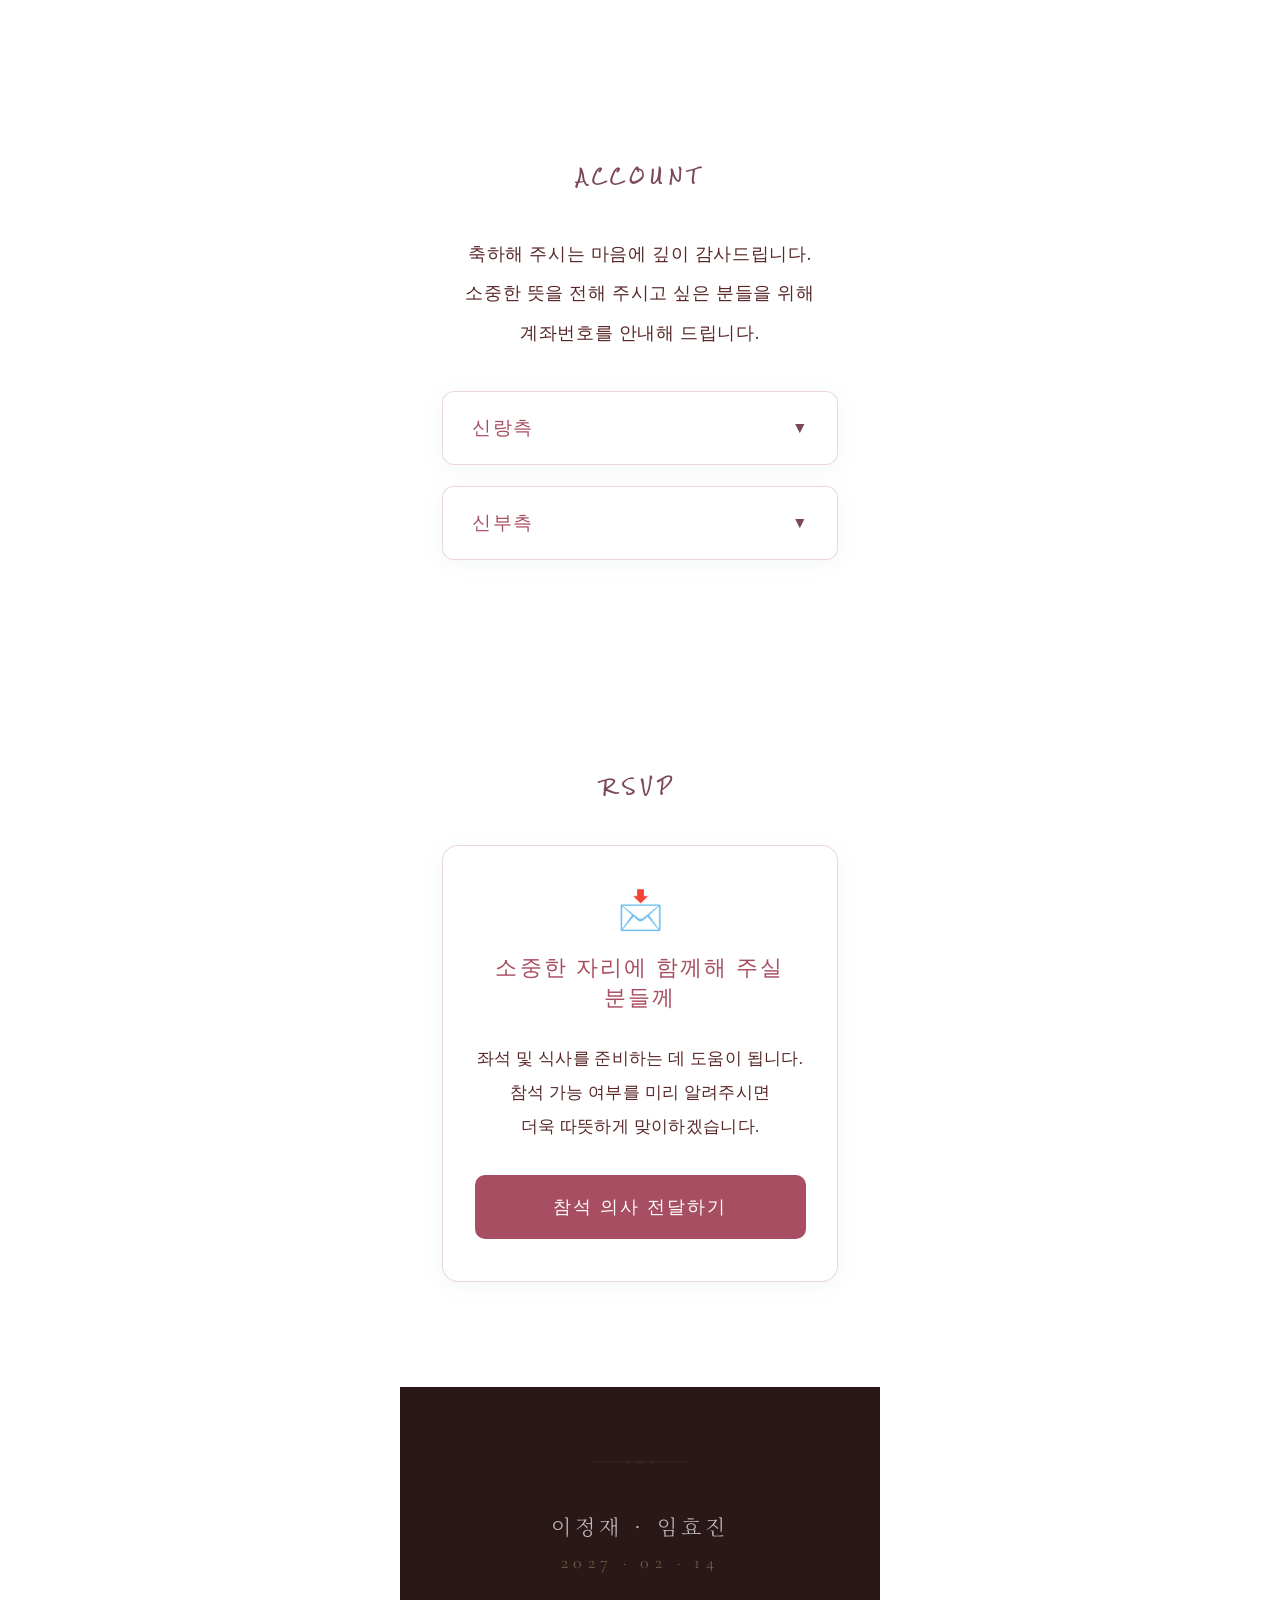
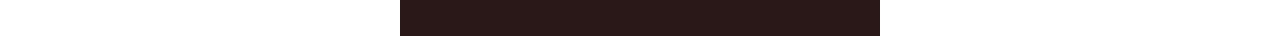
==== commit daef6abe: "feat: 방명록 슬라이더 UI 개선 (4열3행, 좌우 반얼굴 peek, 핀치줌, 어드민 그림 표시)" ====
--- a/public/index.html
+++ b/public/index.html
@@ -2,117 +2,521 @@
 <html lang="ko">
 <head>
     <meta charset="UTF-8">
-    <meta name="viewport" content="width=device-width, initial-scale=1.0">
-    <title>이정재 &amp; 임효진의 결혼식에 초대합니다</title>
+    <meta name="viewport" content="width=device-width, initial-scale=1.0, maximum-scale=1.0, user-scalable=no">
+    <title>이정재 &amp; 임효진 — 결혼식에 초대합니다</title>
     <link rel="preconnect" href="https://fonts.googleapis.com">
     <link rel="preconnect" href="https://fonts.gstatic.com" crossorigin>
-    <link href="https://fonts.googleapis.com/css2?family=Noto+Serif+KR:wght@400;700&family=Noto+Sans+KR:wght@300;400&display=swap" rel="stylesheet">
+    <link href="https://fonts.googleapis.com/css2?family=Noto+Sans+KR:wght@300;400&family=Nanum+Brush+Script&family=Nanum+Pen+Script&family=Single+Day&family=Sunflower:wght@300;500&family=Great+Vibes&family=Pinyon+Script&family=Alex+Brush&family=Italianno&family=Rock+Salt&family=Cormorant+Garamond:ital,wght@0,300;0,400;1,300&family=Noto+Serif+KR:wght@300;400&display=swap" rel="stylesheet">
+    <style>
+    @font-face {
+        font-family: 'KimNamYun';
+        src: url('https://cdn.jsdelivr.net/gh/fontbee/font@main/Yoondesign/KimNamyun.woff') format('woff');
+        font-weight: normal; font-style: normal;
+    }
+    </style>
     <link rel="stylesheet" href="style.css">
 </head>
 <body>
 
-    <!-- ===== 헤더 ===== -->
-    <section class="hero">
-        <div class="hero-overlay"></div>
-        <div class="hero-content">
-            <p class="hero-label">우리 결혼합니다</p>
-            <h1 class="hero-names">이정재 <span class="ampersand">&amp;</span> 임효진</h1>
-            <p class="hero-date">2027년 2월 14일 일요일 오전 11시 20분</p>
-        </div>
-    </section>
-
-    <!-- ===== 인사말 ===== -->
-    <section class="greeting">
-        <!-- TODO: 인사말 문구 수정 -->
-        <p class="greeting-text">
-            서로 다른 길을 걸어온 두 사람이<br>
-            이제 하나의 길을 함께 걷고자 합니다.<br><br>
-            소중한 분들을 모시고 싶어<br>
-            작은 자리를 마련했습니다.<br>
-            함께 자리해 주시면 큰 기쁨이 되겠습니다.
-        </p>
-        <div class="family-info">
-            <p>이승휘 · 김윤희의 차남 <strong>이정재</strong></p>
-            <p>임민철 · 최수임의 장녀 <strong>임효진</strong></p>
-        </div>
-    </section>
-
-    <!-- ===== 날짜 & 장소 ===== -->
-    <section class="date-venue">
-        <div class="dday-wrap">
-            <span id="dday" class="dday">D-???</span>
-        </div>
-        <h2 class="venue-date">2027년 2월 14일 일요일<br>오전 11시 20분</h2>
-        <p class="venue-name">신도림 더링크 3층 베일리홀</p>
-        <p class="venue-address">서울 구로구 새말로 97 (신도림 테크노마트)</p>
-        <div class="map-buttons">
-            <a href="https://map.kakao.com/link/search/신도림+더링크" class="btn-map btn-kakao" target="_blank" rel="noopener">카카오맵</a>
-            <a href="https://map.naver.com/p/search/신도림+더링크" class="btn-map btn-naver" target="_blank" rel="noopener">네이버맵</a>
-            <a href="https://calendar.google.com/calendar/render?action=TEMPLATE&text=이정재+%26+임효진+결혼식&dates=20270214T022000Z/20270214T042000Z&location=신도림+더링크+3층+베일리홀&details=이정재+%26+임효진의+결혼식에+초대합니다"
-               class="btn-map btn-gcal" target="_blank" rel="noopener">구글 캘린더</a>
-        </div>
-    </section>
-
-    <!-- ===== 갤러리 ===== -->
-    <section class="gallery-section">
-        <h2 class="section-title">우리의 이야기</h2>
-        <div class="gallery" id="gallery">
-            <!-- TODO: 사진 파일을 public/images/gallery/ 에 넣고 경로/개수 맞게 수정 -->
-            <div class="gallery-item"><img src="images/gallery/01.jpg" alt="갤러리 사진 1" loading="lazy"></div>
-            <div class="gallery-item"><img src="images/gallery/02.jpg" alt="갤러리 사진 2" loading="lazy"></div>
-            <div class="gallery-item"><img src="images/gallery/03.jpg" alt="갤러리 사진 3" loading="lazy"></div>
-        </div>
-        <div class="gallery-dots" id="galleryDots"></div>
-    </section>
-
-    <!-- ===== 방명록 ===== -->
-    <section class="comments-section">
-        <h2 class="section-title">방명록</h2>
-
-        <form class="comment-form" id="commentForm">
-            <input type="text" id="commentName" placeholder="이름" maxlength="20" required autocomplete="off">
-            <input type="password" id="commentPassword" placeholder="비밀번호 (수정·삭제 시 필요)" maxlength="20" required autocomplete="new-password">
-            <textarea id="commentContent" placeholder="축하 메시지를 남겨주세요 (500자 이내)" maxlength="500" rows="4" required></textarea>
-            <button type="submit" class="btn-submit" id="submitBtn">작성하기</button>
-        </form>
-
-        <div class="comments-list" id="commentsList">
-            <p class="comments-empty">아직 방명록이 없습니다.<br>첫 번째 축하 메시지를 남겨주세요!</p>
-        </div>
-
-        <div class="pagination" id="pagination"></div>
-    </section>
-
-    <!-- ===== 수정 모달 ===== -->
-    <div class="modal" id="editModal" aria-hidden="true">
-        <div class="modal-backdrop" id="editBackdrop"></div>
-        <div class="modal-content" role="dialog" aria-label="댓글 수정">
-            <h3>댓글 수정</h3>
-            <input type="password" id="editPassword" placeholder="비밀번호" maxlength="20" autocomplete="current-password">
-            <textarea id="editContent" maxlength="500" rows="4"></textarea>
-            <p class="modal-error" id="editError"></p>
-            <div class="modal-buttons">
-                <button id="editCancel" class="btn-secondary">취소</button>
-                <button id="editConfirm" class="btn-primary">수정</button>
-            </div>
-        </div>
-    </div>
-
-    <!-- ===== 삭제 모달 ===== -->
-    <div class="modal" id="deleteModal" aria-hidden="true">
-        <div class="modal-backdrop" id="deleteBackdrop"></div>
-        <div class="modal-content" role="dialog" aria-label="댓글 삭제">
-            <h3>댓글 삭제</h3>
-            <p class="modal-desc">정말 삭제하시겠습니까?</p>
-            <input type="password" id="deletePassword" placeholder="비밀번호" maxlength="20" autocomplete="current-password">
-            <p class="modal-error" id="deleteError"></p>
-            <div class="modal-buttons">
-                <button id="deleteCancel" class="btn-secondary">취소</button>
-                <button id="deleteConfirm" class="btn-danger">삭제</button>
-            </div>
-        </div>
-    </div>
-
-    <script src="main.js"></script>
+<!-- ══════════════════ COVER ══════════════════ -->
+<section class="cover" id="cover">
+    <div class="cover-photo"></div>
+
+
+    <div class="cover-inner">
+        <p class="cover-label">Wedding Invitation</p>
+        <p class="cover-date">2027.02.14.SUN.11:20 AM</p>
+        <h1 class="cover-names">이정재<span class="amp">&amp;</span>임효진</h1>
+    </div>
+
+    <div class="cover-bottom" style="display:none">
+        <p class="scroll-label">Scroll</p>
+        <div class="scroll-arrow"></div>
+    </div>
+</section>
+
+<!-- ══════════════════ 인사말 ══════════════════ -->
+<section class="greeting-section">
+    <!-- 섬세한 보태니컬 -->
+    <img class="section-star reveal" src="/images/star.png" alt="">
+
+    <p class="section-en reveal reveal-delay-1">Invitation</p>
+    <p class="greeting-text reveal reveal-delay-2">
+        서로 다른 길을 걸어온 두 사람이<br>
+        이제 하나의 길을 함께 걷고자 합니다.<br><br>
+        소중한 분들을 모시고 싶어<br>
+        작은 자리를 마련했습니다.<br>
+        함께 자리해 주시면<br>
+        큰 기쁨이 되겠습니다.
+    </p>
+
+    <div class="greeting-divider reveal reveal-delay-3"></div>
+
+    <div class="family-block reveal reveal-delay-4">
+        <p>이승휘 · 김윤희의 차남 &nbsp;<strong>이정재</strong></p>
+        <p>임민철 · 최수임의 장녀 &nbsp;<strong>임효진</strong></p>
+    </div>
+</section>
+
+<!-- ══════════════════ 날짜 & 장소 ══════════════════ -->
+<section class="date-section">
+    <p class="section-en reveal">Date &amp; Venue</p>
+
+    <div class="reveal reveal-delay-1">
+        <div class="dday-badge" id="dday">D - ???</div>
+    </div>
+
+    <p class="date-display reveal reveal-delay-2">2027년 2월 14일</p>
+    <p class="date-sub reveal reveal-delay-3">일요일 오전 11시 20분</p>
+
+    <!-- 달력 -->
+    <div class="calendar-wrap reveal reveal-delay-2">
+        <p class="cal-header">February 2027</p>
+        <div class="cal-grid">
+            <div class="cal-day-label sun">일</div>
+            <div class="cal-day-label">월</div>
+            <div class="cal-day-label">화</div>
+            <div class="cal-day-label">수</div>
+            <div class="cal-day-label">목</div>
+            <div class="cal-day-label">금</div>
+            <div class="cal-day-label sat">토</div>
+            <!-- 2027-02: 1일은 월요일 -->
+            <div class="cal-cell empty"></div>
+            <div class="cal-cell">1</div>
+            <div class="cal-cell">2</div>
+            <div class="cal-cell">3</div>
+            <div class="cal-cell">4</div>
+            <div class="cal-cell">5</div>
+            <div class="cal-cell">6</div>
+            <div class="cal-cell">7</div>
+            <div class="cal-cell">8</div>
+            <div class="cal-cell">9</div>
+            <div class="cal-cell">10</div>
+            <div class="cal-cell">11</div>
+            <div class="cal-cell">12</div>
+            <div class="cal-cell">13</div>
+            <div class="cal-cell today">14</div>
+            <div class="cal-cell">15</div>
+            <div class="cal-cell">16</div>
+            <div class="cal-cell">17</div>
+            <div class="cal-cell">18</div>
+            <div class="cal-cell">19</div>
+            <div class="cal-cell">20</div>
+            <div class="cal-cell">21</div>
+            <div class="cal-cell">22</div>
+            <div class="cal-cell">23</div>
+            <div class="cal-cell">24</div>
+            <div class="cal-cell">25</div>
+            <div class="cal-cell">26</div>
+            <div class="cal-cell">27</div>
+            <div class="cal-cell">28</div>
+        </div>
+        <a href="https://calendar.google.com/calendar/render?action=TEMPLATE&text=이정재+%26+임효진+결혼식&dates=20270214T022000Z/20270214T042000Z&location=더링크호텔+웨딩+서울+구로구+경인로+610" class="gcal-btn" target="_blank">
+            <svg width="14" height="14" viewBox="0 0 24 24" fill="none" style="flex-shrink:0"><rect x="3" y="4" width="18" height="17" rx="2" stroke="currentColor" stroke-width="1.5"/><line x1="3" y1="9" x2="21" y2="9" stroke="currentColor" stroke-width="1.5"/><line x1="8" y1="2" x2="8" y2="6" stroke="currentColor" stroke-width="1.5" stroke-linecap="round"/><line x1="16" y1="2" x2="16" y2="6" stroke="currentColor" stroke-width="1.5" stroke-linecap="round"/></svg>
+            구글 캘린더에 추가하기
+        </a>
+    </div>
+
+    <!-- 장소 -->
+    <div class="venue-card reveal reveal-delay-3">
+        <!-- 탭 버튼 -->
+        <div class="map-tabs">
+            <button class="map-tab active" onclick="switchTab(this,'map-iframe')">지도보기</button>
+            <button class="map-tab" onclick="switchTab(this,'map-diagram')">약도보기</button>
+        </div>
+        <!-- 탭 1: 구글맵 -->
+        <div id="map-iframe" class="map-panel">
+            <iframe
+                class="venue-map"
+                src="https://maps.google.com/maps?q=서울+구로구+경인로+610+더링크호텔&t=&z=16&ie=UTF8&iwloc=&output=embed"
+                allowfullscreen
+                loading="lazy"
+                referrerpolicy="no-referrer-when-downgrade">
+            </iframe>
+        </div>
+        <!-- 탭 2: 약도 이미지 -->
+        <div id="map-diagram" class="map-panel hidden">
+            <img src="/images/map-diagram.png" alt="약도" class="venue-diagram">
+        </div>
+
+        <div class="venue-info">
+            <p class="venue-name">더링크호텔 웨딩</p>
+            <p class="venue-hall">3층 베일리홀</p>
+            <p class="venue-addr">서울 구로구 경인로 610 (08213) · TEL. 02-852-5000</p>
+
+            <div class="map-btn-row">
+                <a href="https://map.kakao.com/link/search/더링크호텔+구로" class="map-btn" target="_blank">카카오맵</a>
+                <a href="https://map.naver.com/p/search/서울+구로구+경인로+610" class="map-btn" target="_blank">네이버맵</a>
+            </div>
+        </div>
+    </div>
+
+    <!-- 교통 안내 -->
+    <div class="transport-card reveal reveal-delay-4">
+        <div class="transport-item">
+            <svg class="transport-icon" viewBox="0 0 22 22" fill="none" stroke="currentColor" stroke-width="1.4" stroke-linecap="round" stroke-linejoin="round">
+                <rect x="2" y="4" width="18" height="11" rx="2"/>
+                <line x1="2" y1="9" x2="20" y2="9"/>
+                <circle cx="6.5" cy="17.5" r="1.8"/>
+                <circle cx="15.5" cy="17.5" r="1.8"/>
+            </svg>
+            <div>
+                <p class="transport-title">셔틀버스</p>
+                <p class="transport-desc">신도림역 1번 출구 (배차간격 5분 이내)</p>
+            </div>
+        </div>
+        <div class="transport-item">
+            <svg class="transport-icon" viewBox="0 0 22 22" fill="none" stroke="currentColor" stroke-width="1.4" stroke-linecap="round" stroke-linejoin="round">
+                <rect x="3" y="3" width="16" height="12" rx="3"/>
+                <line x1="3" y1="9" x2="19" y2="9"/>
+                <circle cx="7" cy="17.5" r="1.8"/>
+                <circle cx="15" cy="17.5" r="1.8"/>
+                <line x1="11" y1="3" x2="11" y2="1"/>
+                <line x1="7.5" y1="1" x2="14.5" y2="1"/>
+            </svg>
+            <div>
+                <p class="transport-title">지하철</p>
+                <p class="transport-desc">1호선 구로역 3번 출구 도보 5분<br>1·2호선 신도림역 1번 출구 도보 10분</p>
+            </div>
+        </div>
+        <div class="transport-item">
+            <svg class="transport-icon" viewBox="0 0 22 22" fill="none" stroke="currentColor" stroke-width="1.4" stroke-linecap="round" stroke-linejoin="round">
+                <path d="M3 11 L6 6 L16 6 L19 11"/>
+                <rect x="1" y="11" width="20" height="6" rx="2"/>
+                <circle cx="5.5" cy="19.5" r="1.8"/>
+                <circle cx="16.5" cy="19.5" r="1.8"/>
+            </svg>
+            <div>
+                <p class="transport-title">주차</p>
+                <p class="transport-desc">1시간 30분 무료주차 (초과 시 15분당 1,000원)<br>주차장이 혼잡하오니 대중교통을 이용해주세요.</p>
+            </div>
+        </div>
+    </div>
+</section>
+
+<!-- ══════════════════ 갤러리 ══════════════════ -->
+<section class="gallery-section">
+    <p class="section-en reveal">Album</p>
+
+    <div class="gallery-scroll reveal reveal-delay-2" id="gallery">
+        <div class="gallery-item" style="background-image:url('/images/gallery/Gemini_Generated_Image_z48gq4z48gq4z48g.png')"></div>
+        <div class="gallery-item" style="background-image:url('/images/gallery/Gemini_Generated_Image_z48gq4z48gq4z48g (1).png')"></div>
+        <div class="gallery-item" style="background-image:url('/images/gallery/Gemini_Generated_Image_z48gq4z48gq4z48g (2).png')"></div>
+    </div>
+    <div class="gallery-dots" id="galleryDots"></div>
+</section>
+
+<!-- ══════════════════ 방명록 ══════════════════ -->
+<section class="guestbook-section">
+    <p class="section-en reveal">Guestbook</p>
+
+    <div class="face-slider-wrap reveal reveal-delay-2">
+        <div class="face-slider" id="faceSlider"></div>
+    </div>
+    <div class="face-slider-pages" id="faceSliderPages"></div>
+
+    <button class="guestbook-write-btn reveal reveal-delay-3" id="gbWriteBtn">방명록 쓰기</button>
+</section>
+
+<!-- 말풍선 -->
+<div class="face-bubble hidden" id="faceBubble">
+    <p class="bubble-name" id="bubbleName"></p>
+    <p class="bubble-date" id="bubbleDate"></p>
+    <p class="bubble-msg" id="bubbleMsg"></p>
+    <div class="bubble-actions">
+        <button class="bubble-btn bubble-btn-edit" id="bubbleEditBtn">수정</button>
+        <button class="bubble-btn bubble-btn-delete" id="bubbleDeleteBtn">삭제</button>
+    </div>
+</div>
+
+<!-- 방명록 쓰기 팝업 -->
+<div id="gbOverlay" class="gb-overlay hidden">
+    <div class="gb-backdrop" id="gbBackdrop"></div>
+    <div class="gb-card">
+        <button class="gb-close" id="gbCloseBtn">✕</button>
+        <div class="gb-header">
+            <p class="gb-title">Guestbook</p>
+            <p class="gb-desc">얼굴을 그리고 한마디 남겨주세요</p>
+        </div>
+        <div class="gb-step">
+            <span class="gb-step-num">01</span>
+            <span class="gb-step-txt">얼굴 그리기</span>
+        </div>
+        <div class="gb-draw-area">
+            <div class="skin-swatches" id="skinSwatches">
+                <button class="skin-swatch active" data-color="#FFE0C8" style="background:#FFE0C8"></button>
+                <button class="skin-swatch" data-color="#F5C285" style="background:#F5C285"></button>
+                <button class="skin-swatch" data-color="#D4915A" style="background:#D4915A"></button>
+                <button class="skin-swatch" data-color="#9A5530" style="background:#9A5530"></button>
+                <button class="skin-swatch" data-color="#6B3520" style="background:#6B3520"></button>
+                <button class="skin-swatch" data-color="#E0756A" style="background:#E0756A"></button>
+            </div>
+            <canvas class="draw-canvas" id="drawCanvas"></canvas>
+            <div class="draw-controls">
+                <button type="button" class="draw-btn" id="drawUndoBtn" disabled>되돌리기</button>
+                <button type="button" class="draw-btn" id="drawEraseBtn">지우개</button>
+                <button type="button" class="draw-btn" id="drawClearBtn">전체 지우기</button>
+            </div>
+        </div>
+        <div class="gb-sep">— ✦ —</div>
+        <div class="gb-step">
+            <span class="gb-step-num">02</span>
+            <span class="gb-step-txt">메시지 작성</span>
+        </div>
+        <div class="form-row">
+            <div class="form-field">
+                <label class="form-label">이름</label>
+                <input type="text" id="gbName" class="form-input" placeholder="홍길동" maxlength="20" autocomplete="off">
+            </div>
+            <div class="form-field">
+                <label class="form-label">비밀번호</label>
+                <input type="password" id="gbPassword" class="form-input" placeholder="••••" maxlength="20" autocomplete="new-password">
+            </div>
+        </div>
+        <textarea id="gbContent" class="form-textarea" rows="3" placeholder="축하 메시지를 남겨주세요 ♡" maxlength="500"></textarea>
+        <button class="submit-btn" id="gbSubmitBtn">작성하기</button>
+    </div>
+</div>
+
+<!-- ══════════════════ 수정 모달 ══════════════════ -->
+<div class="modal" id="editModal" aria-hidden="true">
+    <div class="modal-backdrop" id="editBackdrop"></div>
+    <div class="modal-content" role="dialog" aria-label="댓글 수정">
+        <h3>댓글 수정</h3>
+        <input type="password" id="editPassword" placeholder="비밀번호" maxlength="20" autocomplete="current-password">
+        <textarea id="editContent" maxlength="500" rows="4"></textarea>
+        <p class="modal-error" id="editError"></p>
+        <div class="modal-buttons">
+            <button id="editCancel" class="btn-secondary">취소</button>
+            <button id="editConfirm" class="btn-primary">수정</button>
+        </div>
+    </div>
+</div>
+
+<!-- ══════════════════ 삭제 모달 ══════════════════ -->
+<div class="modal" id="deleteModal" aria-hidden="true">
+    <div class="modal-backdrop" id="deleteBackdrop"></div>
+    <div class="modal-content" role="dialog" aria-label="댓글 삭제">
+        <h3>댓글 삭제</h3>
+        <p class="modal-desc">정말 삭제하시겠습니까?</p>
+        <input type="password" id="deletePassword" placeholder="비밀번호" maxlength="20" autocomplete="current-password">
+        <p class="modal-error" id="deleteError"></p>
+        <div class="modal-buttons">
+            <button id="deleteCancel" class="btn-secondary">취소</button>
+            <button id="deleteConfirm" class="btn-danger">삭제</button>
+        </div>
+    </div>
+</div>
+
+<!-- ══════════════════ 계좌 안내 ══════════════════ -->
+<section class="account-section">
+    <p class="section-en reveal">Account</p>
+
+    <p class="account-msg reveal reveal-delay-1">축하해 주시는 마음에 깊이 감사드립니다.<br>소중한 뜻을 전해 주시고 싶은 분들을 위해<br>계좌번호를 안내해 드립니다.</p>
+
+    <div class="account-cards reveal reveal-delay-2">
+        <!-- 신랑측 -->
+        <div class="account-side" id="acctGroom">
+            <div class="account-side-header" onclick="toggleAccount('acctGroom')">
+                <span class="account-side-label">신랑측</span>
+                <span class="account-side-arrow">▼</span>
+            </div>
+            <div class="account-body">
+                <div class="account-row">
+                    <div class="account-info">
+                        <span class="account-holder"><strong>이정재</strong> 본인</span>
+                        <span class="account-number">KB국민은행 &nbsp;123-456-789012</span>
+                    </div>
+                    <button class="account-copy-btn" onclick="copyAccount(this, '123456789012')">복사</button>
+                </div>
+                <div class="account-row">
+                    <div class="account-info">
+                        <span class="account-holder"><strong>이승휘</strong> 부</span>
+                        <span class="account-number">신한은행 &nbsp;110-123-456789</span>
+                    </div>
+                    <button class="account-copy-btn" onclick="copyAccount(this, '110123456789')">복사</button>
+                </div>
+                <div class="account-row">
+                    <div class="account-info">
+                        <span class="account-holder"><strong>김윤희</strong> 모</span>
+                        <span class="account-number">우리은행 &nbsp;1002-123-456789</span>
+                    </div>
+                    <button class="account-copy-btn" onclick="copyAccount(this, '1002123456789')">복사</button>
+                </div>
+            </div>
+        </div>
+
+        <!-- 신부측 -->
+        <div class="account-side" id="acctBride">
+            <div class="account-side-header" onclick="toggleAccount('acctBride')">
+                <span class="account-side-label">신부측</span>
+                <span class="account-side-arrow">▼</span>
+            </div>
+            <div class="account-body">
+                <div class="account-row">
+                    <div class="account-info">
+                        <span class="account-holder"><strong>임효진</strong> 본인</span>
+                        <span class="account-number">하나은행 &nbsp;789-012-345678</span>
+                    </div>
+                    <button class="account-copy-btn" onclick="copyAccount(this, '789012345678')">복사</button>
+                </div>
+                <div class="account-row">
+                    <div class="account-info">
+                        <span class="account-holder"><strong>임민철</strong> 부</span>
+                        <span class="account-number">카카오뱅크 &nbsp;3333-12-3456789</span>
+                    </div>
+                    <button class="account-copy-btn" onclick="copyAccount(this, '3333123456789')">복사</button>
+                </div>
+                <div class="account-row">
+                    <div class="account-info">
+                        <span class="account-holder"><strong>최수임</strong> 모</span>
+                        <span class="account-number">농협은행 &nbsp;302-1234-5678-91</span>
+                    </div>
+                    <button class="account-copy-btn" onclick="copyAccount(this, '302123456789')">복사</button>
+                </div>
+            </div>
+        </div>
+    </div>
+</section>
+
+<!-- ══════════════════ 참석 여부 ══════════════════ -->
+<section class="rsvp-cta-section">
+    <p class="section-en reveal">RSVP</p>
+
+    <div class="rsvp-cta-box reveal reveal-delay-2">
+        <div class="rsvp-cta-icon">📩</div>
+        <p class="rsvp-cta-title">소중한 자리에 함께해 주실 분들께</p>
+        <p class="rsvp-cta-desc">좌석 및 식사를 준비하는 데 도움이 됩니다.<br>참석 가능 여부를 미리 알려주시면<br>더욱 따뜻하게 맞이하겠습니다.</p>
+        <button class="rsvp-cta-btn" onclick="openRsvpPopup()">참석 의사 전달하기</button>
+    </div>
+</section>
+
+
+<!-- ══════════════════ FOOTER ══════════════════ -->
+<footer>
+    <svg viewBox="0 0 200 40" fill="none" style="width:120px;margin-bottom:1.5rem;opacity:0.2">
+        <line x1="20" y1="20" x2="180" y2="20" stroke="#d4b07a" stroke-width="0.8"/>
+        <circle cx="100" cy="20" r="4" stroke="#d4b07a" stroke-width="0.8" fill="none"/>
+        <circle cx="80" cy="20" r="2" stroke="#d4b07a" stroke-width="0.6" fill="none"/>
+        <circle cx="120" cy="20" r="2" stroke="#d4b07a" stroke-width="0.6" fill="none"/>
+    </svg>
+    <p class="footer-names">이정재  ·  임효진</p>
+    <p class="footer-date">2027 · 02 · 14</p>
+</footer>
+
+
+<!-- ══════════════════ RSVP 팝업 ══════════════════ -->
+<div id="rsvpOverlay" class="rsvp-overlay hidden" role="dialog" aria-modal="true">
+    <div class="rsvp-card" id="rsvpCard">
+        <button class="rsvp-close" onclick="closeRsvp()" aria-label="닫기">✕</button>
+
+        <!-- Step 1: 안내 -->
+        <div class="rsvp-step" id="rsvpStep1">
+            <h2 class="rsvp-title">참석 의사 전달</h2>
+            <p class="rsvp-desc">소중한 자리를 빛내주실 분들을 정성껏 맞이하고 싶습니다. 참석 가능 여부를 미리 알려주시면 감사히 준비하겠습니다.</p>
+            <div class="rsvp-divider"></div>
+            <div class="rsvp-event-info">
+                <div class="rsvp-info-row">
+                    <span class="rsvp-info-icon">📅</span>
+                    <span>2027.02.14 (일) 오전 11시 20분</span>
+                </div>
+                <div class="rsvp-info-row">
+                    <span class="rsvp-info-icon">🏛️</span>
+                    <span>더링크호텔 웨딩, 3층 베일리홀</span>
+                </div>
+                <div class="rsvp-info-row">
+                    <span class="rsvp-info-icon">📍</span>
+                    <span>서울 구로구 경인로 610</span>
+                </div>
+            </div>
+            <div class="rsvp-divider"></div>
+            <div class="rsvp-action-row">
+                <button class="rsvp-btn-skip" onclick="skipRsvpToday()">오늘 하루 보지 않기</button>
+                <button class="rsvp-btn-go" onclick="showRsvpForm()">참석의사 전달하기</button>
+            </div>
+        </div>
+
+        <!-- Step 2: 참석 폼 -->
+        <div class="rsvp-step hidden" id="rsvpStep2">
+            <h2 class="rsvp-title">참석 의사 전달</h2>
+            <p class="rsvp-form-sub">따뜻한 자리를 준비할 수 있도록<br>참석 정보를 입력해 주세요.</p>
+
+            <div class="rsvp-choice-row" id="attendChoices" style="margin-bottom:1.4rem">
+                <button class="rsvp-choice active" data-group="attend" data-val="가능" onclick="selectRsvpChoice(this)">
+                    <span>🪑&nbsp; 가능</span><span class="rsvp-choice-check">✓</span>
+                </button>
+                <button class="rsvp-choice" data-group="attend" data-val="불가" onclick="selectRsvpChoice(this)">
+                    <span>🚫&nbsp; 불가</span><span class="rsvp-choice-check">○</span>
+                </button>
+            </div>
+
+            <div class="rsvp-field">
+                    <label class="rsvp-label">성함</label>
+                    <input type="text" class="rsvp-input" id="rsvpName" placeholder="성함을 입력해 주세요.">
+                    <div class="rsvp-choice-row" id="sideChoices" style="margin-top:0.8rem;margin-bottom:0">
+                        <button class="rsvp-choice" data-group="side" data-val="신랑측" onclick="selectRsvpChoice(this)">
+                            신랑측 <span class="rsvp-choice-check">○</span>
+                        </button>
+                        <button class="rsvp-choice active" data-group="side" data-val="신부측" onclick="selectRsvpChoice(this)">
+                            신부측 <span class="rsvp-choice-check">✓</span>
+                        </button>
+                    </div>
+                </div>
+
+                <div class="rsvp-field">
+                    <label class="rsvp-label">연락처</label>
+                    <input type="tel" class="rsvp-input" id="rsvpPhone" placeholder="참석자 대표 연락처를 입력해 주세요.">
+                </div>
+
+                <div class="rsvp-field">
+                    <div class="rsvp-counter-row">
+                        <label class="rsvp-label" style="margin-bottom:0">추가인원</label>
+                        <div class="rsvp-counter">
+                            <button class="rsvp-counter-btn" onclick="changeCount(-1)">－</button>
+                            <span class="rsvp-count" id="rsvpCount">0</span>
+                            <button class="rsvp-counter-btn" onclick="changeCount(1)">＋</button>
+                        </div>
+                    </div>
+                </div>
+
+                <div class="rsvp-field" id="mealField">
+                    <label class="rsvp-label">식사여부</label>
+                    <div class="rsvp-choice-row" id="mealChoices">
+                        <button class="rsvp-choice active" data-group="meal" data-val="식사함" onclick="selectRsvpChoice(this)">
+                            식사함 <span class="rsvp-choice-check">✓</span>
+                        </button>
+                        <button class="rsvp-choice" data-group="meal" data-val="식사안함" onclick="selectRsvpChoice(this)">
+                            식사안함 <span class="rsvp-choice-check">○</span>
+                        </button>
+                    </div>
+                </div>
+
+                <div class="rsvp-field">
+                    <label class="rsvp-label">전달사항</label>
+                    <textarea class="rsvp-textarea" id="rsvpMessage" maxlength="30" rows="2" placeholder="전달하실 내용을 입력해 주세요. (최대 30자)"></textarea>
+                </div>
+
+                <div class="rsvp-agree">
+                    <div class="rsvp-agree-label" onclick="toggleAgree()">
+                        <div class="rsvp-agree-box" id="rsvpAgreeBox"></div>
+                        <span class="rsvp-agree-text">동의합니다.</span>
+                    </div>
+                    <p class="rsvp-agree-desc">참석 확인을 위해 수집된 정보는 예식 종료 후 즉시 삭제됩니다.<br>항목: 성함, 연락처 · 보유기간: 예식 당일까지</p>
+                </div>
+
+            <button class="rsvp-submit" onclick="submitRsvp()">전달하기</button>
+        </div>
+
+        <!-- Step 3: 완료 -->
+        <div class="rsvp-step hidden" id="rsvpStep3">
+            <div class="rsvp-done-icon">💌</div>
+            <h2 class="rsvp-title">전달 완료</h2>
+            <p class="rsvp-desc">소중한 마음이 잘 전달되었습니다.<br>귀한 걸음 감사드립니다.</p>
+            <button class="rsvp-btn-go" onclick="closeRsvp()" style="margin-top:2rem;width:100%">닫기</button>
+        </div>
+    </div>
+</div>
+
+<script src="main.js"></script>
 </body>
 </html>
--- a/public/style.css
+++ b/public/style.css
@@ -1,507 +1,1711 @@
-/* ===== 기본 리셋 & 변수 ===== */
-*, *::before, *::after {
-    box-sizing: border-box;
-    margin: 0;
-    padding: 0;
-}
-
-:root {
-    --color-cream: #fdf8f3;
-    --color-ivory: #f5ede0;
-    --color-gold: #c9a96e;
-    --color-brown: #7d5a3c;
-    --color-text: #3d2b1f;
-    --color-text-light: #7a6254;
-    --color-white: #ffffff;
-    --font-serif: 'Noto Serif KR', serif;
-    --font-sans: 'Noto Sans KR', sans-serif;
-}
-
+/* ── Reset ── */
+*, *::before, *::after { box-sizing: border-box; margin: 0; padding: 0; }
 html {
     scroll-behavior: smooth;
-}
-
+    font-size: clamp(16px, 4.5vw, 21px);
+    background-color: #ffffff;
+    overflow-x: hidden;
+}
 body {
-    font-family: var(--font-sans);
-    background: var(--color-cream);
-    color: var(--color-text);
+    font-family: var(--font-ko);
+    font-weight: 300;
+    background-color: transparent;
+    background-image: url('/images/background.png');
+    background-repeat: repeat;
+    background-size: 600px auto;
+    color: #2A1818;
     max-width: 480px;
     margin: 0 auto;
-    overflow-x: hidden;
-}
-
-/* ===== 헤더 (hero) ===== */
-.hero {
+    word-break: keep-all;
     position: relative;
-    min-height: 100dvh;
-    display: flex;
-    align-items: center;
-    justify-content: center;
-    background: url('images/main.jpg') center center / cover no-repeat;
-    background-color: #b8a898;
-}
-
-.hero-overlay {
+}
+
+/* ── CSS Variables ── */
+:root {
+    --font-ko: 'KimNamYun', cursive;
+    --font-en: 'Rock Salt', cursive;
+    --cover-bg: #2A1818;
+    --ivory: #F6F6F9;
+    --cream: #EEEFF4;
+    --gold: #D4C070;
+    --gold-light: #E8D890;
+    --brown: #A84E62;
+    --brown-light: #C07080;
+    --text: #2A1818;
+    --text-mid: #5A2828;
+    --text-light: #7A4858;
+    --border: rgba(168, 78, 98, 0.22);
+}
+
+/* ── Animations ── */
+@keyframes fadeInUp {
+    from { opacity: 0; transform: translateY(28px); }
+    to   { opacity: 1; transform: translateY(0); }
+}
+@keyframes fadeIn {
+    from { opacity: 0; }
+    to   { opacity: 1; }
+}
+@keyframes floatUp {
+    0%   { transform: translateY(0) translateX(0) rotate(0deg); opacity: 0.9; }
+    100% { transform: translateY(-100vh) translateX(var(--drift)) rotate(var(--spin)); opacity: 0; }
+}
+@keyframes scrollBounce {
+    0%, 100% { transform: translateY(0); opacity: 0.7; }
+    50%       { transform: translateY(8px); opacity: 1; }
+}
+@keyframes lineGrow {
+    from { transform: scaleY(0); }
+    to   { transform: scaleY(1); }
+}
+@keyframes shimmer {
+    0%, 100% { opacity: 0.5; }
+    50%       { opacity: 1; }
+}
+@keyframes revealText {
+    from { clip-path: inset(0 100% 0 0); }
+    to   { clip-path: inset(0 0% 0 0); }
+}
+
+/* ── Cover ── */
+.cover {
+    position: relative;
+    width: 100%;
+    height: auto;
+    aspect-ratio: 9 / 19;
+    min-height: 640px;
+    background: var(--cover-bg);
+    display: flex;
+    flex-direction: column;
+    align-items: center;
+    justify-content: flex-start;
+    overflow: hidden;
+    padding: 20px 2rem 60px;
+}
+
+/* photo placeholder gradient — 실제 사진으로 교체 */
+.cover-photo {
     position: absolute;
     inset: 0;
-    background: rgba(30, 20, 10, 0.38);
-}
-
-.hero-content {
+    background-image: url('/images/gallery/main.png');
+    background-size: cover;
+    background-position: center top;
+}
+.cover-photo::after {
+    content: '';
+    position: absolute;
+    inset: 0;
+    background: linear-gradient(
+        to bottom,
+        rgba(42, 24, 24, 0.15) 0%,
+        rgba(42, 24, 24, 0.50) 100%
+    );
+    opacity: var(--overlay-opacity, 1);
+}
+
+/* 보태니컬 SVG 오버레이 */
+.cover-botanical {
+    position: absolute;
+    pointer-events: none;
+}
+.cover-botanical.tl { top: -20px; left: -10px; width: 180px; opacity: 0.25; }
+.cover-botanical.br { bottom: -20px; right: -10px; width: 180px; opacity: 0.25; transform: rotate(180deg); }
+
+/* 떠오르는 꽃잎들 */
+.petals { position: absolute; inset: 0; pointer-events: none; overflow: hidden; }
+.petal {
+    position: absolute;
+    bottom: -20px;
+    font-size: 10px;
+    color: rgba(212, 176, 122, 0.6);
+    animation: floatUp linear infinite;
+}
+
+.cover-inner {
     position: relative;
-    text-align: center;
-    color: var(--color-white);
-    padding: 2rem;
-}
-
-.hero-label {
-    font-family: var(--font-serif);
+    z-index: 2;
+    text-align: center;
+    display: flex;
+    flex-direction: column;
+    align-items: center;
+    gap: 0;
+}
+
+.cover-label {
+    font-family: var(--font-en);
+    font-size: 1.4rem;
+    letter-spacing: 0.4em;
+    color: rgba(255,255,255,0.75);
+    text-transform: uppercase;
+    margin-top: 36px;
+    opacity: 0;
+    animation: fadeIn 1s ease 0.3s forwards;
+}
+
+.cover-divider-line {
+    width: 1px;
+    height: 40px;
+    background: linear-gradient(to bottom, transparent, var(--gold), transparent);
+    margin: 1rem auto;
+    opacity: 0;
+    animation: fadeIn 1s ease 0.6s forwards;
+}
+
+.cover-date {
+    font-family: var(--font-ko);
+    font-size: 1rem;
+    letter-spacing: 0.12em;
+    color: var(--gold-light);
+    margin-top: 0.4rem;
+    opacity: 0;
+    animation: fadeInUp 0.9s ease 0.8s forwards;
+    margin-bottom: 0.6rem;
+}
+
+.cover-names {
+    font-family: var(--font-ko);
+    font-size: 2.2rem;
+    font-weight: 300;
+    color: #fff;
+    letter-spacing: 0.12em;
+    line-height: 1.2;
+    margin-top: 1.2rem;
+    opacity: 0;
+    animation: fadeInUp 1s ease 1.1s forwards;
+}
+.cover-names .amp {
+    font-family: var(--font-en);
+    font-style: italic;
+    font-size: 1.2rem;
+    color: var(--gold-light);
+    margin: 0 0.3em;
+    display: inline-block;
+    position: relative;
+    top: -0.15em;
+}
+
+.cover-sub {
+    margin-top: 1.8rem;
+    font-size: 0.72rem;
+    letter-spacing: 0.25em;
+    color: rgba(255,255,255,0.5);
+    opacity: 0;
+    animation: fadeIn 1s ease 1.5s forwards;
+}
+
+.cover-bottom {
+    position: absolute;
+    bottom: 2rem;
+    left: 0; right: 0;
+    z-index: 2;
+    display: flex;
+    flex-direction: column;
+    align-items: center;
+    gap: 0.5rem;
+    opacity: 0;
+    animation: fadeIn 1s ease 2s forwards;
+}
+.scroll-arrow {
+    width: 1px;
+    height: 48px;
+    background: linear-gradient(to bottom, transparent, rgba(212,176,122,0.7));
+    animation: scrollBounce 2s ease-in-out infinite;
+}
+.scroll-label {
+    font-size: 0.62rem;
+    letter-spacing: 0.3em;
+    color: rgba(212,176,122,0.6);
+    text-transform: uppercase;
+    font-family: var(--font-en);
+}
+
+/* ── Scroll reveal ── */
+.reveal {
+    opacity: 0;
+    transform: translateY(24px);
+    transition: opacity 0.8s ease, transform 0.8s ease;
+    will-change: opacity, transform;
+    backface-visibility: hidden;
+}
+.reveal.visible {
+    opacity: 1;
+    transform: translateY(0) translateZ(0);
+}
+.reveal-delay-1 { transition-delay: 0.1s; }
+.reveal-delay-2 { transition-delay: 0.22s; }
+.reveal-delay-3 { transition-delay: 0.36s; }
+.reveal-delay-4 { transition-delay: 0.5s; }
+
+/* ── 섹션 공통 ── */
+section {
+    padding: 5rem 2rem;
+    position: relative;
+    overflow: hidden;
+}
+
+.section-ornament {
+    text-align: center;
+    margin-bottom: 2rem;
+    color: var(--gold);
+    font-size: 1.1rem;
+    letter-spacing: 0.5em;
+    opacity: 0.6;
+}
+.section-en {
+    font-family: var(--font-en);
+    font-size: 0.68rem;
+    font-weight: 700;
+    letter-spacing: 0.45em;
+    color: var(--text-light);
+    text-align: center;
+    text-transform: uppercase;
+    margin-bottom: 2rem;
+}
+.section-title {
+    font-family: var(--font-ko);
+    font-size: 1.25rem;
+    font-weight: 400;
+    text-align: center;
+    color: var(--brown);
+    margin-bottom: 3rem;
+    letter-spacing: 0.15em;
+}
+
+/* ── 인사말 ── */
+.greeting-section {
+    background: transparent;
+    text-align: center;
+}
+.greeting-deco {
+    display: none;
+}
+.section-star {
+    display: block;
+    width: clamp(28px, 8vw, 38px);
+    height: auto;
+    margin: 0 auto 2rem;
+    mix-blend-mode: multiply;
+}
+.greeting-text {
+    font-family: var(--font-ko);
+    font-size: 0.88rem;
+    font-weight: 300;
+    line-height: 2.2;
+    color: var(--text-mid);
+    letter-spacing: 0.05em;
+    margin-top: 2rem;
+}
+.greeting-divider {
+    width: 40px;
+    height: 1px;
+    background: var(--gold);
+    margin: 2rem auto;
+    opacity: 0.5;
+}
+.family-block {
+    font-size: 0.78rem;
+    line-height: 2.4;
+    color: var(--text-light);
+    letter-spacing: 0.05em;
+}
+.family-block strong {
+    color: var(--brown-light);
+    font-weight: 400;
+}
+
+/* ── 날짜 & 장소 ── */
+.date-section {
+    background: transparent;
+    text-align: center;
+}
+.dday-badge {
+    display: none;
+    padding: 0.4rem 1.5rem;
+    border: 1px solid var(--border);
+    border-radius: 100px;
+    font-family: var(--font-en);
     font-size: 0.9rem;
-    letter-spacing: 0.3em;
+    letter-spacing: 0.25em;
+    color: var(--gold);
+    margin-bottom: 2rem;
+    background: rgba(255,255,255,0.6);
+}
+.date-display {
+    font-family: var(--font-ko);
+    font-size: 1.6rem;
+    font-weight: 300;
+    color: var(--brown);
+    letter-spacing: 0.1em;
+    margin-bottom: 0.5rem;
+}
+.date-sub {
+    font-size: 0.8rem;
+    color: var(--text-light);
+    letter-spacing: 0.2em;
+    margin-bottom: 3rem;
+}
+
+/* 달력 */
+.calendar-wrap {
+    background: rgba(255,255,255,0.78);
+    border: 1px solid var(--border);
+    border-radius: 12px;
+    padding: 1.5rem;
+    margin-bottom: 2.5rem;
+    box-shadow: 0 4px 20px rgba(26,24,20,0.07);
+}
+.cal-header {
+    font-family: 'Cormorant Garamond', Georgia, serif;
+    font-size: 1rem;
+    font-weight: 400;
+    letter-spacing: 0.2em;
+    color: var(--brown-light);
+    margin-bottom: 1rem;
+    text-align: center;
+}
+.cal-grid {
+    display: grid;
+    grid-template-columns: repeat(7, 1fr);
+    gap: 2px;
+}
+.cal-day-label {
+    font-size: 0.62rem;
+    text-align: center;
+    color: var(--text-light);
+    letter-spacing: 0.05em;
+    padding-bottom: 0.5rem;
+}
+.cal-day-label.sun { color: #c9807a; }
+.cal-day-label.sat { color: #7a8fc9; }
+.cal-cell {
+    text-align: center;
+    padding: 0.35rem 0;
+    font-size: 0.75rem;
+    color: var(--text-mid);
+    border-radius: 50%;
+}
+.cal-cell.empty { opacity: 0; }
+.cal-cell.today {
+    background: var(--brown);
+    color: #fff;
+    font-weight: 400;
+    border-radius: 50%;
+    width: 28px;
+    height: 28px;
+    display: flex;
+    align-items: center;
+    justify-content: center;
+    margin: 0 auto;
+    position: relative;
+}
+.cal-cell.today::after {
+    content: '';
+    position: absolute;
+    inset: -3px;
+    border-radius: 50%;
+    border: 1px solid var(--gold);
+    animation: shimmer 2s ease-in-out infinite;
+}
+
+.venue-card {
+    background: rgba(255,255,255,0.78);
+    border: 1px solid var(--border);
+    border-radius: 12px;
+    overflow: hidden;
     margin-bottom: 1.5rem;
-    opacity: 0.9;
-}
-
-.hero-names {
-    font-family: var(--font-serif);
-    font-size: 2rem;
-    font-weight: 700;
+    box-shadow: 0 4px 20px rgba(26,24,20,0.07);
+}
+.venue-map {
+    width: 100%;
+    height: 200px;
+    border: none;
+    display: block;
+    filter: sepia(15%) saturate(90%);
+}
+.venue-info {
+    padding: 1.5rem 1.4rem 1.2rem;
+}
+.venue-name {
+    font-family: var(--font-ko);
+    font-size: 1.05rem;
+    font-weight: 400;
+    color: var(--brown);
+    margin-bottom: 0.25rem;
+    letter-spacing: 0.06em;
+}
+.venue-hall {
+    font-size: 0.75rem;
+    color: var(--text-mid);
+    margin-bottom: 0.9rem;
+    letter-spacing: 0.05em;
+}
+.venue-addr {
+    font-size: 0.72rem;
+    color: var(--text-light);
+    line-height: 1.9;
+    letter-spacing: 0.03em;
+}
+.venue-transport {
+    display: flex;
+    align-items: center;
+    gap: 0.5rem;
+    margin-top: 0.9rem;
+    padding-top: 0.9rem;
+    border-top: 1px solid var(--border);
+    font-size: 0.72rem;
+    color: var(--text-mid);
+    letter-spacing: 0.03em;
+}
+.venue-transport-icon {
+    font-size: 0.9rem;
+    flex-shrink: 0;
+}
+.map-btn-row {
+    display: flex;
+    gap: 0.6rem;
+    margin-top: 1rem;
+    flex-wrap: wrap;
+}
+.map-btn {
+    flex: 1;
+    min-width: 80px;
+    padding: 0.55rem 0;
+    border: 1px solid var(--border);
+    border-radius: 6px;
+    font-size: 0.7rem;
+    letter-spacing: 0.05em;
+    color: var(--brown-light);
+    text-align: center;
+    text-decoration: none;
+    background: rgba(255,255,255,0.65);
+    transition: background 0.2s, color 0.2s;
+    font-family: inherit;
+}
+.map-btn:hover { background: rgba(255,255,255,0.9); color: var(--brown); }
+
+/* ── 지도 탭 ── */
+.map-tabs {
+    display: flex;
+    border-bottom: 1px solid var(--border);
+}
+.map-tab {
+    flex: 1;
+    padding: 0.7rem;
+    border: none;
+    background: none;
+    font-size: 0.78rem;
     letter-spacing: 0.1em;
-    margin-bottom: 1.2rem;
-    line-height: 1.4;
-}
-
-.hero-names .ampersand {
-    font-size: 1.4rem;
-    opacity: 0.8;
-    margin: 0 0.5rem;
-}
-
-.hero-date {
-    font-family: var(--font-sans);
-    font-size: 0.95rem;
-    font-weight: 300;
-    letter-spacing: 0.1em;
-    opacity: 0.9;
-}
-
-/* ===== 공통 섹션 ===== */
-section {
-    padding: 4rem 2rem;
-}
-
-.section-title {
-    font-family: var(--font-serif);
-    font-size: 1.3rem;
+    color: var(--text-light);
+    cursor: pointer;
+    font-family: inherit;
+    transition: color 0.2s, background 0.2s;
+}
+.map-tab.active {
+    color: var(--brown);
+    border-bottom: 2px solid var(--gold);
     font-weight: 400;
-    text-align: center;
-    color: var(--color-brown);
-    margin-bottom: 2rem;
-    letter-spacing: 0.15em;
-}
-
-.section-title::after {
-    content: '';
+    margin-bottom: -1px;
+}
+.map-panel.hidden { display: none; }
+.venue-diagram {
+    width: 100%;
     display: block;
-    width: 2rem;
-    height: 1px;
-    background: var(--color-gold);
-    margin: 0.75rem auto 0;
-}
-
-/* ===== 인사말 ===== */
-.greeting {
-    background: var(--color-white);
-    text-align: center;
-}
-
-.greeting-text {
-    font-family: var(--font-serif);
-    font-size: 0.95rem;
-    line-height: 2;
-    color: var(--color-text-light);
-    margin-bottom: 2.5rem;
-}
-
-.family-info {
-    border-top: 1px solid var(--color-ivory);
-    padding-top: 1.5rem;
-}
-
-.family-info p {
-    font-size: 0.85rem;
-    color: var(--color-text-light);
-    line-height: 2;
-}
-
-/* ===== 날짜 & 장소 ===== */
-.date-venue {
-    background: var(--color-cream);
-    text-align: center;
-}
-
-.dday-wrap {
+    background: rgba(255,255,255,0.82);
+}
+
+/* ── 교통 안내 ── */
+.transport-card {
+    background: rgba(255,255,255,0.78);
+    border: 1px solid var(--border);
+    border-radius: 12px;
+    padding: 0.5rem 1.4rem;
     margin-bottom: 1.5rem;
-}
-
-.dday {
-    display: inline-block;
-    font-family: var(--font-serif);
-    font-size: 1rem;
-    color: var(--color-gold);
-    border: 1px solid var(--color-gold);
-    padding: 0.3rem 1rem;
-    letter-spacing: 0.15em;
-}
-
-.venue-date {
-    font-family: var(--font-serif);
-    font-size: 1.3rem;
+    box-shadow: 0 4px 20px rgba(26,24,20,0.07);
+}
+.transport-item {
+    display: flex;
+    gap: 0.9rem;
+    align-items: flex-start;
+    padding: 1rem 0;
+    border-bottom: 1px solid var(--border);
+}
+.transport-item:last-child { border-bottom: none; }
+.transport-icon { width: 22px; height: 22px; flex-shrink: 0; margin-top: 0.1rem; color: var(--brown); }
+.transport-title {
+    font-size: 0.8rem;
     font-weight: 400;
-    line-height: 1.8;
-    margin-bottom: 1.2rem;
-    color: var(--color-text);
-}
-
-.venue-name {
-    font-family: var(--font-serif);
-    font-size: 1.05rem;
-    font-weight: 700;
-    margin-bottom: 0.4rem;
-    color: var(--color-brown);
-}
-
-.venue-address {
-    font-size: 0.85rem;
-    color: var(--color-text-light);
-    margin-bottom: 2rem;
-}
-
-.map-buttons {
-    display: flex;
-    gap: 0.5rem;
-    justify-content: center;
-    flex-wrap: wrap;
-}
-
-.btn-map {
-    display: inline-block;
-    padding: 0.6rem 1.1rem;
-    border-radius: 2px;
-    font-size: 0.82rem;
-    text-decoration: none;
-    font-weight: 400;
+    color: var(--brown);
+    margin-bottom: 0.25rem;
     letter-spacing: 0.05em;
-    transition: opacity 0.2s;
-}
-
-.btn-map:hover { opacity: 0.8; }
-
-.btn-kakao {
-    background: #fee500;
-    color: #3c1e1e;
-}
-
-.btn-naver {
-    background: #03c75a;
-    color: var(--color-white);
-}
-
-.btn-gcal {
-    background: #4285f4;
-    color: var(--color-white);
-}
-
-/* ===== 갤러리 ===== */
+    text-align: left;
+}
+.transport-desc {
+    font-size: 0.72rem;
+    color: var(--text-mid);
+    line-height: 1.85;
+    letter-spacing: 0.02em;
+    text-align: left;
+}
+
+/* ── 갤러리 ── */
 .gallery-section {
-    background: var(--color-white);
-    padding-bottom: 2.5rem;
-}
-
-.gallery {
-    display: flex;
+    background: transparent;
+    padding: 5rem 0;
+    overflow: visible;
+}
+.gallery-section .section-en,
+.gallery-section .section-title { padding: 0 2rem; }
+
+.gallery-scroll {
+    transform: translateZ(0);
+    display: flex;
+    gap: 0.75rem;
     overflow-x: auto;
     scroll-snap-type: x mandatory;
     -webkit-overflow-scrolling: touch;
+    padding: 0 2rem 1rem;
     scrollbar-width: none;
-    border-radius: 4px;
+    cursor: grab;
+    touch-action: pan-x;
+}
+.gallery-scroll:active { cursor: grabbing; }
+.gallery-scroll::-webkit-scrollbar { display: none; }
+.gallery-item {
+    flex: 0 0 72vw;
+    max-width: 300px;
+    aspect-ratio: 3/4;
+    scroll-snap-align: center;
+    border-radius: 0;
     overflow: hidden;
-}
-
-.gallery::-webkit-scrollbar { display: none; }
-
-.gallery-item {
-    flex: 0 0 100%;
-    scroll-snap-align: start;
-    aspect-ratio: 3 / 4;
-    overflow: hidden;
-}
-
-.gallery-item img {
-    width: 100%;
-    height: 100%;
-    object-fit: cover;
-    display: block;
-}
+    background-size: cover;
+    background-position: center;
+    position: relative;
+    box-shadow: 0 6px 24px rgba(100,160,120,0.12);
+}
+/* 각 카드 */
+.gallery-item:nth-child(2) { }
+.gallery-item:nth-child(3) { background: linear-gradient(135deg, #b89a7e 0%, #785040 50%, #4a2e1e 100%); }
 
 .gallery-dots {
     display: flex;
     justify-content: center;
     gap: 0.4rem;
-    margin-top: 1rem;
-}
-
+    margin-top: 1.2rem;
+    padding: 0 2rem;
+}
 .gallery-dot {
-    width: 6px;
-    height: 6px;
+    width: 5px; height: 5px;
     border-radius: 50%;
-    background: var(--color-ivory);
-    border: 1px solid var(--color-gold);
-    cursor: pointer;
-    transition: background 0.2s;
+    background: var(--gold);
+    opacity: 0.3;
+    border: none;
+    cursor: pointer;
     padding: 0;
-}
-
+    transition: opacity 0.3s, width 0.3s;
+}
 .gallery-dot.active {
-    background: var(--color-gold);
-}
-
-/* ===== 방명록 ===== */
-.comments-section {
-    background: var(--color-cream);
-}
-
-.comment-form {
+    opacity: 1;
+    width: 18px;
+    border-radius: 3px;
+}
+
+/* ── 방명록 ── */
+.guestbook-section {
+    background: transparent;
+}
+.comment-form-wrap {
+    background: rgba(255,255,255,0.82);
+    border: 1px solid var(--border);
+    border-radius: 12px;
+    padding: 1.8rem 1.5rem;
+    margin-bottom: 2rem;
+    box-shadow: 0 4px 20px rgba(100,160,120,0.08);
+}
+.form-row {
+    display: grid;
+    grid-template-columns: 1fr 1fr;
+    gap: 0.75rem;
+    margin-bottom: 0.75rem;
+}
+.form-field {
     display: flex;
     flex-direction: column;
-    gap: 0.75rem;
-    margin-bottom: 2.5rem;
-}
-
-.comment-form input,
-.comment-form textarea {
-    width: 100%;
-    padding: 0.75rem 1rem;
-    border: 1px solid var(--color-ivory);
-    border-radius: 2px;
-    font-family: var(--font-sans);
-    font-size: 0.9rem;
-    background: var(--color-white);
-    color: var(--color-text);
+    gap: 0.35rem;
+    min-width: 0;
+}
+.form-label {
+    font-size: 0.65rem;
+    letter-spacing: 0.15em;
+    color: var(--text-light);
+    text-transform: uppercase;
+    font-family: var(--font-en);
+}
+.form-input {
+    width: 100%;
+    min-width: 0;
+    padding: 0.7rem 0.9rem;
+    border: 1px solid var(--border);
+    border-radius: 6px;
+    font-size: 0.82rem;
+    font-family: inherit;
+    color: var(--text);
+    background: rgba(255,255,255,0.65);
     outline: none;
     transition: border-color 0.2s;
-    -webkit-appearance: none;
-}
-
-.comment-form input:focus,
-.comment-form textarea:focus {
-    border-color: var(--color-gold);
-}
-
-.comment-form textarea {
+}
+.form-input:focus { border-color: var(--gold); }
+.form-textarea {
+    width: 100%;
+    padding: 0.8rem 0.9rem;
+    border: 1px solid var(--border);
+    border-radius: 6px;
+    font-size: 0.82rem;
+    font-family: inherit;
+    color: var(--text);
+    background: rgba(255,255,255,0.65);
+    outline: none;
     resize: none;
     line-height: 1.7;
-}
-
-.btn-submit {
-    padding: 0.85rem;
-    background: var(--color-brown);
-    color: var(--color-white);
+    transition: border-color 0.2s;
+    margin-bottom: 0.75rem;
+}
+.form-textarea:focus { border-color: var(--gold); }
+.submit-btn {
+    width: 100%;
+    padding: 0.9rem;
+    background: var(--brown);
+    color: #fff;
     border: none;
-    border-radius: 2px;
-    font-family: var(--font-sans);
-    font-size: 0.95rem;
-    cursor: pointer;
+    border-radius: 6px;
+    font-size: 0.82rem;
+    letter-spacing: 0.15em;
+    cursor: pointer;
+    font-family: inherit;
+    transition: opacity 0.2s;
+}
+.submit-btn:hover { opacity: 0.85; }
+
+.draw-wrap { margin: 0.8rem 0; }
+.draw-label { font-size: 0.72rem; color: var(--text-light); letter-spacing: 0.05em; margin-bottom: 0.5rem; display: block; }
+.draw-canvas { display: block; width: 100%; max-width: 280px; aspect-ratio: 1; border: 1px solid var(--border); background: #fff; touch-action: none; cursor: crosshair; }
+.draw-clear-btn { font-size: 0.7rem; color: var(--text-light); background: none; border: none; padding: 0.35rem 0; cursor: pointer; font-family: inherit; letter-spacing: 0.05em; text-decoration: underline; }
+.comment-drawing { display: block; width: 120px; height: 120px; object-fit: contain; margin: 0.5rem 0 0.3rem; image-rendering: pixelated; }
+
+.comment-list { display: flex; flex-direction: column; gap: 1rem; }
+.comment-card {
+    background: rgba(255,255,255,0.82);
+    border: 1px solid var(--border);
+    border-radius: 10px;
+    padding: 1.2rem 1.3rem;
+    position: relative;
+}
+.comment-card::before {
+    content: '';
+    position: absolute;
+    left: 0; top: 0; bottom: 0;
+    width: 3px;
+    background: linear-gradient(to bottom, var(--gold-light), var(--gold));
+    border-radius: 3px 0 0 3px;
+}
+.comment-meta {
+    display: flex;
+    justify-content: space-between;
+    align-items: center;
+    margin-bottom: 0.5rem;
+}
+.comment-name {
+    font-family: var(--font-ko);
+    font-size: 0.85rem;
+    font-weight: 400;
+    color: var(--brown);
+}
+.comment-date {
+    font-size: 0.65rem;
+    color: var(--text-light);
+    letter-spacing: 0.05em;
+}
+.comment-text {
+    font-size: 0.82rem;
+    line-height: 1.8;
+    color: var(--text-mid);
+}
+
+/* ── 푸터 ── */
+footer {
+    background: var(--cover-bg);
+    padding: 3rem 2rem;
+    text-align: center;
+}
+.footer-names {
+    font-family: 'Noto Serif KR', serif;
+    font-size: 1rem;
+    font-weight: 300;
+    color: rgba(255,255,255,0.7);
+    letter-spacing: 0.2em;
+    margin-bottom: 0.5rem;
+}
+.footer-date {
+    font-family: 'Cormorant Garamond', Georgia, serif;
+    font-size: 0.85rem;
+    font-weight: 300;
+    letter-spacing: 0.3em;
+    color: rgba(212,176,122,0.5);
+}
+
+/* ── Thin decorative line separators ── */
+.sep {
+    display: flex;
+    align-items: center;
+    gap: 1rem;
+    margin: 2.5rem 0;
+}
+.sep-line { flex: 1; height: 1px; background: var(--border); }
+.sep-mark {
+    font-family: var(--font-en);
+    font-size: 0.9rem;
+    color: var(--gold);
+    opacity: 0.6;
+}
+
+/* ── RSVP 팝업 ── */
+@keyframes slideUp {
+    from { transform: translateY(100%); }
+    to   { transform: translateY(0); }
+}
+.rsvp-overlay {
+    position: fixed;
+    inset: 0;
+    z-index: 1000;
+    display: flex;
+    align-items: flex-end;
+    background: rgba(30,18,10,0.55);
+    backdrop-filter: blur(2px);
+    transition: align-items 0.3s;
+}
+.rsvp-overlay.hidden {
+    display: none;
+}
+.rsvp-overlay.rsvp-fullscreen {
+    align-items: stretch;
+}
+.rsvp-card {
+    width: 100%;
+    max-width: 480px;
+    margin: 0 auto;
+    background: rgba(255,255,255,0.82);
+    border-radius: 20px 20px 0 0;
+    padding: 2.8rem 2.8rem 3rem;
+    max-height: 90svh;
+    overflow-y: auto;
+    animation: slideUp 0.35s cubic-bezier(.22,.68,0,1.2) both;
+    position: relative;
+}
+.rsvp-overlay.rsvp-fullscreen .rsvp-card {
+    border-radius: 0;
+    max-height: 100svh;
+    padding-bottom: 6rem;
+}
+.rsvp-close {
+    position: absolute;
+    top: 1.2rem;
+    right: 1.4rem;
+    background: none;
+    border: none;
+    font-size: 1.1rem;
+    color: var(--text-light);
+    cursor: pointer;
+    padding: 0.3rem;
+    line-height: 1;
+}
+.rsvp-step { display: flex; flex-direction: column; align-items: stretch; }
+.rsvp-step.hidden { display: none; }
+.rsvp-title {
+    font-family: var(--font-ko);
+    font-size: 1.15rem;
+    font-weight: 400;
+    color: var(--brown);
     letter-spacing: 0.1em;
+    margin-bottom: 1rem;
+    text-align: center;
+}
+
+.rsvp-desc {
+    font-size: 0.82rem;
+    color: var(--text-mid);
+    line-height: 2;
+    text-align: center;
+    letter-spacing: 0.02em;
+    margin-bottom: 1.5rem;
+}
+.rsvp-divider {
+    width: 100%;
+    height: 1px;
+    background: var(--border);
+    margin: 1rem 0;
+}
+.rsvp-event-info {
+    width: 100%;
+    display: flex;
+    flex-direction: column;
+    gap: 0.7rem;
+    margin: 0.5rem 0;
+}
+.rsvp-info-row {
+    display: flex;
+    align-items: center;
+    gap: 0.75rem;
+    font-size: 0.82rem;
+    color: var(--text-mid);
+    letter-spacing: 0.03em;
+}
+.rsvp-info-icon { font-size: 0.9rem; flex-shrink: 0; }
+.rsvp-action-row {
+    width: 100%;
+    display: grid;
+    grid-template-columns: 1fr 1fr;
+    gap: 0.7rem;
+    margin-top: 0.5rem;
+}
+.rsvp-btn-skip {
+    padding: 0.85rem 0.5rem;
+    background: rgba(255,255,255,0.82);
+    border: 1.5px solid var(--brown);
+    border-radius: 10px;
+    font-size: 0.82rem;
+    color: var(--brown);
+    cursor: pointer;
+    font-family: inherit;
+    text-align: center;
+    transition: background 0.2s;
+    letter-spacing: 0.05em;
+}
+.rsvp-btn-skip:hover { background: rgba(255,255,255,0.95); }
+.rsvp-btn-go {
+    padding: 0.85rem 0.5rem;
+    background: var(--brown);
+    color: #fff;
+    border: 1.5px solid var(--brown);
+    border-radius: 10px;
+    font-size: 0.82rem;
+    letter-spacing: 0.05em;
+    cursor: pointer;
+    font-family: inherit;
+    text-align: center;
     transition: opacity 0.2s;
 }
-
-.btn-submit:hover { opacity: 0.85; }
-.btn-submit:disabled { opacity: 0.5; cursor: default; }
-
-.comments-list {
+.rsvp-btn-go:hover { opacity: 0.85; }
+
+/* Form step */
+.rsvp-form-sub {
+    font-size: 0.8rem;
+    color: var(--text-mid);
+    text-align: center;
+    line-height: 1.9;
+    margin-bottom: 1.5rem;
+}
+.rsvp-field {
+    width: 100%;
+    margin-bottom: 1.4rem;
+}
+.rsvp-label {
+    font-size: 0.78rem;
+    color: var(--text-mid);
+    letter-spacing: 0.03em;
+    display: block;
+    margin-bottom: 0.6rem;
+    font-family: var(--font-ko);
+    font-weight: 300;
+}
+.rsvp-choice-row {
+    display: grid;
+    grid-template-columns: 1fr 1fr;
+    gap: 0.6rem;
+    width: 100%;
+    margin-bottom: 0;
+}
+.rsvp-choice {
+    display: flex;
+    align-items: center;
+    justify-content: space-between;
+    padding: 0.9rem 1rem;
+    border: 1.5px solid var(--border);
+    border-radius: 10px;
+    background: rgba(255,255,255,0.65);
+    font-size: 0.85rem;
+    color: var(--text-mid);
+    cursor: pointer;
+    font-family: var(--font-ko);
+    font-weight: 300;
+    transition: border-color 0.2s, background 0.2s;
+    gap: 0.4rem;
+}
+.rsvp-choice.active {
+    border-color: var(--brown);
+    background: rgba(255,255,255,0.82);
+    color: var(--brown);
+    font-weight: 400;
+}
+.rsvp-choice-check { font-size: 0.9rem; }
+.rsvp-name-row {
+    display: flex;
+    align-items: center;
+    gap: 0.6rem;
+}
+.rsvp-radio-group {
+    display: flex;
+    flex-direction: column;
+    gap: 0.25rem;
+    flex-shrink: 0;
+}
+.rsvp-radio {
+    font-size: 0.72rem;
+    color: var(--text-mid);
+    cursor: pointer;
+    display: flex;
+    align-items: center;
+    gap: 0.25rem;
+    white-space: nowrap;
+}
+.rsvp-input {
+    width: 100%;
+    min-width: 0;
+    padding: 0.3rem 0 0.6rem;
+    border: none;
+    border-bottom: 1px solid var(--border);
+    font-size: 0.85rem;
+    font-family: var(--font-ko);
+    font-weight: 300;
+    color: var(--text);
+    background: transparent;
+    outline: none;
+    transition: border-color 0.2s;
+}
+.rsvp-input:focus { border-bottom-color: var(--gold); }
+.rsvp-counter-row {
+    display: flex;
+    align-items: center;
+    justify-content: space-between;
+}
+.rsvp-counter {
+    display: flex;
+    align-items: center;
+    gap: 1.2rem;
+}
+.rsvp-counter-btn {
+    width: 28px; height: 28px;
+    border: 1.5px solid var(--border);
+    border-radius: 50%;
+    background: none;
+    font-size: 1rem;
+    color: var(--text-mid);
+    cursor: pointer;
+    display: flex;
+    align-items: center;
+    justify-content: center;
+    line-height: 1;
+    transition: border-color 0.2s, color 0.2s;
+}
+.rsvp-counter-btn:hover { border-color: var(--brown); color: var(--brown); }
+.rsvp-count {
+    font-size: 1rem;
+    color: var(--brown);
+    min-width: 2ch;
+    text-align: center;
+    font-family: var(--font-ko);
+}
+.rsvp-textarea {
+    width: 100%;
+    padding: 0.75rem 0.9rem;
+    border: 1px solid var(--border);
+    border-radius: 8px;
+    font-size: 0.85rem;
+    font-family: var(--font-ko);
+    font-weight: 300;
+    color: var(--text);
+    background: rgba(255,255,255,0.65);
+    outline: none;
+    resize: none;
+    line-height: 1.7;
+    transition: border-color 0.2s;
+}
+.rsvp-textarea:focus { border-color: var(--gold); }
+.rsvp-agree {
+    width: 100%;
+    margin: 0.5rem 0 1.5rem;
+}
+.rsvp-agree-label {
+    display: flex;
+    align-items: center;
+    gap: 0.6rem;
+    cursor: pointer;
+    margin-bottom: 0.4rem;
+}
+.rsvp-agree-box {
+    width: 18px; height: 18px;
+    border: 1.5px solid var(--border);
+    border-radius: 3px;
+    flex-shrink: 0;
+    display: flex;
+    align-items: center;
+    justify-content: center;
+    transition: background 0.2s, border-color 0.2s;
+}
+.rsvp-agree-box.checked {
+    background: var(--brown);
+    border-color: var(--brown);
+    color: #fff;
+}
+.rsvp-agree-text {
+    font-size: 0.82rem;
+    color: var(--brown);
+    font-weight: 400;
+    font-family: var(--font-ko);
+}
+.rsvp-agree-desc {
+    font-size: 0.68rem;
+    color: var(--text-light);
+    line-height: 1.8;
+    padding-left: 1.6rem;
+    font-family: var(--font-ko);
+}
+.rsvp-submit {
+    width: 100%;
+    padding: 0.95rem;
+    background: var(--brown);
+    color: #fff;
+    border: none;
+    border-radius: 10px;
+    font-size: 0.85rem;
+    letter-spacing: 0.1em;
+    cursor: pointer;
+    font-family: var(--font-ko);
+    font-weight: 300;
+    margin-top: 0.5rem;
+    transition: opacity 0.2s;
+}
+.rsvp-submit:hover { opacity: 0.85; }
+.rsvp-done-icon { font-size: 3rem; margin-bottom: 1rem; }
+
+/* ── Body scroll lock when popup open ── */
+body.rsvp-open { overflow: hidden; }
+
+/* ── 계좌 안내 ── */
+.account-msg {
+    font-family: var(--font-ko);
+    font-size: 0.85rem;
+    font-weight: 300;
+    color: var(--text-mid);
+    text-align: center;
+    line-height: 2.2;
+    letter-spacing: 0.04em;
+    margin-bottom: 1.8rem;
+}
+
+.account-section {
+    background: transparent;
+}
+.account-cards {
     display: flex;
     flex-direction: column;
     gap: 1rem;
 }
-
-.comments-empty {
-    text-align: center;
-    color: var(--color-text-light);
+.account-side {
+    background: rgba(255,255,255,0.82);
+    border: 1px solid var(--border);
+    border-radius: 12px;
+    overflow: hidden;
+    box-shadow: 0 4px 20px rgba(100,160,120,0.08);
+}
+.account-side-header {
+    display: flex;
+    align-items: center;
+    justify-content: space-between;
+    padding: 1.1rem 1.4rem;
+    cursor: pointer;
+    user-select: none;
+}
+.account-side-label {
+    font-family: var(--font-ko);
     font-size: 0.9rem;
-    line-height: 1.8;
-    padding: 2rem 0;
-}
-
-.comment-item {
-    background: var(--color-white);
-    padding: 1rem 1.2rem;
-    border-radius: 4px;
-    border-left: 3px solid var(--color-gold);
-}
-
-.comment-header {
-    display: flex;
+    font-weight: 400;
+    color: var(--brown);
+    letter-spacing: 0.08em;
+}
+.account-side-arrow {
+    font-size: 0.75rem;
+    color: var(--text-light);
+    transition: transform 0.25s;
+}
+.account-side.open .account-side-arrow {
+    transform: rotate(180deg);
+}
+.account-body {
+    display: none;
+    border-top: 1px solid var(--border);
+}
+.account-side.open .account-body {
+    display: block;
+}
+.account-row {
+    display: flex;
+    align-items: center;
     justify-content: space-between;
-    align-items: center;
-    margin-bottom: 0.5rem;
-}
-
-.comment-name {
+    padding: 0.9rem 1.4rem;
+    border-bottom: 1px solid var(--border);
+}
+.account-row:last-child { border-bottom: none; }
+.account-info { display: flex; flex-direction: column; gap: 0.3rem; }
+.account-holder {
+    font-size: 0.78rem;
+    color: var(--text-mid);
+    letter-spacing: 0.03em;
+}
+.account-holder strong {
+    color: var(--brown);
     font-weight: 400;
-    font-size: 0.9rem;
-    color: var(--color-brown);
-}
-
-.comment-date {
+}
+.account-number {
+    font-size: 0.72rem;
+    color: var(--text-light);
+    letter-spacing: 0.04em;
+}
+.account-copy-btn {
+    padding: 0.4rem 0.85rem;
+    border: 1px solid var(--border);
+    border-radius: 20px;
+    background: rgba(255,255,255,0.65);
+    font-size: 0.68rem;
+    color: var(--brown-light);
+    cursor: pointer;
+    font-family: inherit;
+    letter-spacing: 0.05em;
+    flex-shrink: 0;
+    transition: background 0.2s, color 0.2s;
+}
+.account-copy-btn:hover { background: rgba(255,255,255,0.95); color: var(--brown); }
+.account-copy-btn.copied { color: var(--gold); border-color: var(--gold); }
+
+/* ── 참석 여부 CTA ── */
+.rsvp-cta-section {
+    background: transparent;
+    text-align: center;
+}
+.rsvp-cta-box {
+    background: rgba(255,255,255,0.78);
+    border: 1px solid var(--border);
+    border-radius: 16px;
+    padding: 2rem 1.5rem;
+    box-shadow: 0 4px 20px rgba(100,160,120,0.08);
+}
+.rsvp-cta-icon {
+    font-size: 1.8rem;
+    margin-bottom: 1rem;
+}
+.rsvp-cta-title {
+    font-family: var(--font-ko);
+    font-size: 1.05rem;
+    font-weight: 400;
+    color: var(--brown);
+    letter-spacing: 0.1em;
+    margin-bottom: 1.4rem;
+}
+.rsvp-cta-desc {
+    font-size: 0.8rem;
+    color: var(--text-mid);
+    line-height: 2;
+    margin-bottom: 1.5rem;
+    letter-spacing: 0.02em;
+}
+.rsvp-cta-btn {
+    width: 100%;
+    padding: 0.95rem;
+    background: var(--brown);
+    color: #fff;
+    border: none;
+    border-radius: 10px;
+    font-size: 0.85rem;
+    letter-spacing: 0.12em;
+    cursor: pointer;
+    font-family: var(--font-ko);
+    font-weight: 300;
+    transition: opacity 0.2s;
+}
+.rsvp-cta-btn:hover { opacity: 0.85; }
+
+/* ── 구글 캘린더 버튼 ── */
+.gcal-btn {
+    display: flex;
+    align-items: center;
+    justify-content: center;
+    gap: 0.5rem;
+    margin-top: 1rem;
+    padding: 0.65rem 1rem;
+    border: 1px solid var(--border);
+    border-radius: 8px;
+    background: rgba(255,255,255,0.65);
     font-size: 0.75rem;
-    color: var(--color-text-light);
-}
-
-.comment-content {
-    font-size: 0.9rem;
-    line-height: 1.7;
-    color: var(--color-text);
-    word-break: break-word;
-    white-space: pre-wrap;
-}
-
-.comment-actions {
-    display: flex;
-    gap: 0.5rem;
-    margin-top: 0.6rem;
-    justify-content: flex-end;
-}
-
-.btn-action {
-    background: none;
-    border: none;
-    font-size: 0.75rem;
-    color: var(--color-text-light);
-    cursor: pointer;
-    padding: 0.2rem 0.4rem;
-    text-decoration: underline;
-}
-
-.btn-action:hover { color: var(--color-brown); }
-
-.pagination {
-    display: flex;
-    justify-content: center;
-    gap: 0.4rem;
-    margin-top: 1.5rem;
-    flex-wrap: wrap;
-}
-
-.page-btn {
-    min-width: 2rem;
-    height: 2rem;
-    border: 1px solid var(--color-gold);
-    background: var(--color-white);
-    color: var(--color-brown);
-    font-size: 0.85rem;
-    cursor: pointer;
-    border-radius: 2px;
-    transition: all 0.2s;
-}
-
-.page-btn.active,
-.page-btn:hover {
-    background: var(--color-brown);
-    color: var(--color-white);
-    border-color: var(--color-brown);
-}
-
-/* ===== 모달 ===== */
+    color: var(--brown-light);
+    letter-spacing: 0.06em;
+    text-decoration: none;
+    font-family: var(--font-ko);
+    transition: background 0.2s, color 0.2s;
+}
+.gcal-btn:hover { background: rgba(255,255,255,0.95); color: var(--brown); }
+
+/* ── 댓글 모달 (기존 스타일 유지) ── */
 .modal {
     display: none;
     position: fixed;
     inset: 0;
-    z-index: 1000;
+    z-index: 900;
     align-items: center;
     justify-content: center;
 }
-
-.modal.open {
-    display: flex;
-}
-
+.modal.open { display: flex; }
 .modal-backdrop {
     position: absolute;
     inset: 0;
-    background: rgba(0, 0, 0, 0.5);
-}
-
+    background: rgba(30,18,10,0.5);
+}
 .modal-content {
     position: relative;
-    background: var(--color-white);
-    padding: 1.75rem;
-    border-radius: 8px;
+    z-index: 1;
+    background: rgba(255,255,255,0.82);
+    border-radius: 12px;
+    padding: 1.8rem 1.6rem;
     width: calc(100% - 3rem);
-    max-width: 340px;
+    max-width: 360px;
+    box-shadow: 0 6px 24px rgba(100,160,120,0.10);
     display: flex;
     flex-direction: column;
-    gap: 0.75rem;
-}
-
+    gap: 0.8rem;
+}
 .modal-content h3 {
-    font-family: var(--font-serif);
-    font-size: 1.1rem;
+    font-family: var(--font-ko);
+    font-size: 1rem;
     font-weight: 400;
-    color: var(--color-brown);
-}
-
-.modal-desc {
-    font-size: 0.9rem;
-    color: var(--color-text-light);
-}
-
+    color: var(--brown);
+    letter-spacing: 0.08em;
+}
 .modal-content input,
 .modal-content textarea {
     width: 100%;
-    padding: 0.65rem 0.9rem;
-    border: 1px solid var(--color-ivory);
-    border-radius: 2px;
-    font-family: var(--font-sans);
-    font-size: 0.9rem;
+    padding: 0.7rem 0.9rem;
+    border: 1px solid var(--border);
+    border-radius: 6px;
+    font-size: 0.82rem;
+    font-family: inherit;
+    color: var(--text);
+    background: rgba(255,255,255,0.65);
     outline: none;
-    -webkit-appearance: none;
-}
-
+    resize: none;
+}
 .modal-content input:focus,
-.modal-content textarea:focus {
-    border-color: var(--color-gold);
-}
-
-.modal-content textarea {
-    resize: none;
-    line-height: 1.7;
-}
-
-.modal-error {
+.modal-content textarea:focus { border-color: var(--gold); }
+.modal-desc { font-size: 0.8rem; color: var(--text-mid); }
+.modal-error { font-size: 0.75rem; color: #c0392b; min-height: 1em; }
+.modal-buttons {
+    display: flex;
+    gap: 0.6rem;
+    justify-content: flex-end;
+}
+.btn-secondary {
+    padding: 0.6rem 1.2rem;
+    border: 1px solid var(--border);
+    border-radius: 6px;
+    background: rgba(255,255,255,0.65);
     font-size: 0.8rem;
-    color: #c0392b;
-    min-height: 1rem;
-}
-
-.modal-buttons {
+    color: var(--text-mid);
+    cursor: pointer;
+    font-family: inherit;
+}
+.btn-primary {
+    padding: 0.6rem 1.2rem;
+    border: none;
+    border-radius: 6px;
+    background: var(--brown);
+    font-size: 0.8rem;
+    color: #fff;
+    cursor: pointer;
+    font-family: inherit;
+}
+.btn-danger {
+    padding: 0.6rem 1.2rem;
+    border: none;
+    border-radius: 6px;
+    background: #c0392b;
+    font-size: 0.8rem;
+    color: #fff;
+    cursor: pointer;
+    font-family: inherit;
+}
+
+/* ── 댓글 목록 (기존 API 연동) ── */
+.comment-item {
+    background: rgba(255,255,255,0.82);
+    border: 1px solid var(--border);
+    border-radius: 10px;
+    padding: 1.2rem 1.3rem;
+    position: relative;
+}
+.comment-item::before {
+    content: '';
+    position: absolute;
+    left: 0; top: 0; bottom: 0;
+    width: 3px;
+    background: linear-gradient(to bottom, var(--gold-light), var(--gold));
+    border-radius: 3px 0 0 3px;
+}
+.comment-header {
+    display: flex;
+    justify-content: space-between;
+    align-items: center;
+    margin-bottom: 0.4rem;
+}
+.comment-name {
+    font-family: var(--font-ko);
+    font-size: 0.85rem;
+    font-weight: 400;
+    color: var(--brown);
+}
+.comment-date {
+    font-size: 0.65rem;
+    color: var(--text-light);
+}
+.comment-content {
+    font-size: 0.82rem;
+    line-height: 1.8;
+    color: var(--text-mid);
+    margin-bottom: 0.6rem;
+}
+.comment-actions {
     display: flex;
     gap: 0.5rem;
     justify-content: flex-end;
 }
-
-.btn-primary, .btn-secondary, .btn-danger {
-    padding: 0.55rem 1.1rem;
+.btn-action {
+    padding: 0.3rem 0.7rem;
+    border: 1px solid var(--border);
+    border-radius: 4px;
+    background: rgba(255,255,255,0.65);
+    font-size: 0.68rem;
+    color: var(--text-light);
+    cursor: pointer;
+    font-family: inherit;
+}
+.comments-empty {
+    text-align: center;
+    font-size: 0.82rem;
+    color: var(--text-light);
+    line-height: 2;
+    padding: 2rem 0;
+}
+/* ── 얼굴 슬라이더 ── */
+.face-slider-wrap { overflow: hidden; position: relative; margin-left: -2rem; margin-right: -2rem; }
+.face-slider {
+    display: flex;
+    gap: 0.6rem;
+    overflow-x: scroll;
+    scroll-snap-type: x mandatory;
+    scroll-padding-left: calc(10% + 0.36rem);
+    -webkit-overflow-scrolling: touch;
+    scrollbar-width: none;
+}
+.face-slider::-webkit-scrollbar { display: none; }
+.face-page {
+    flex-shrink: 0;
+    width: calc(80% - 0.12rem);
+    scroll-snap-align: start;
+    padding: 1.2rem 0 0.6rem;
+}
+.face-slider .face-page:first-child {
+    margin-left: calc(10% - 0.24rem);
+}
+.face-slider-pages {
+    display: flex;
+    justify-content: center;
+    gap: 0.3rem;
+    margin-top: 0.9rem;
+}
+.slider-page-btn {
+    min-width: 1.6rem;
+    padding: 0.25rem 0.5rem;
+    background: none;
     border: none;
-    border-radius: 2px;
-    font-size: 0.9rem;
-    cursor: pointer;
+    font-size: 0.65rem;
+    color: var(--text-light);
+    cursor: pointer;
+    font-family: var(--font-en);
+    letter-spacing: 0.05em;
+    opacity: 0.4;
+    transition: opacity 0.2s, color 0.2s;
+}
+.slider-page-btn.active { color: var(--brown); opacity: 1; }
+
+/* ── 이미지 보호 ── */
+.gallery-item, .cover-photo, .map-panel img {
+    -webkit-touch-callout: none;
+    -webkit-user-select: none;
+    user-select: none;
+}
+body.is-zoomed .cover-photo,
+body.is-zoomed .gallery-item,
+body.is-zoomed .map-panel img {
+    filter: blur(10px);
+    transition: filter 0.25s ease;
+}
+body:not(.is-zoomed) .cover-photo,
+body:not(.is-zoomed) .gallery-item,
+body:not(.is-zoomed) .map-panel img {
+    transition: filter 0.3s ease;
+}
+
+/* ── 방명록 얼굴 그리드 ── */
+.face-grid-wrap { position: relative; }
+.face-grid {
+    display: grid;
+    grid-template-columns: repeat(4, 1fr);
+    gap: 0.9rem 0.6rem;
+    padding: 1.2rem 0;
+}
+.face-cell {
+    display: flex;
+    flex-direction: column;
+    align-items: center;
+    cursor: pointer;
+}
+.face-cell:active { opacity: 0.7; }
+.face-img {
+    width: 100%;
+    aspect-ratio: 1;
+    object-fit: contain;
+    display: block;
+}
+.face-placeholder {
+    width: 100%;
+    aspect-ratio: 1;
+}
+.face-placeholder svg { width: 100%; height: 100%; display: block; }
+.face-name-label {
+    font-size: 0.6rem;
+    color: var(--text-light);
+    margin-top: 0.3rem;
+    letter-spacing: 0.03em;
+    white-space: nowrap;
+    overflow: hidden;
+    text-overflow: ellipsis;
+    max-width: 100%;
+    text-align: center;
+}
+.face-grid-empty {
+    text-align: center;
+    color: var(--text-light);
+    font-size: 0.82rem;
+    padding: 2rem 0;
+    grid-column: 1 / -1;
+}
+.guestbook-write-btn {
+    display: block;
+    margin: 1.5rem auto 0;
+    padding: 0.75rem 2rem;
+    background: var(--brown);
+    color: #fff;
+    border: none;
+    border-radius: 100px;
+    font-size: 0.78rem;
+    letter-spacing: 0.15em;
+    cursor: pointer;
+    font-family: inherit;
     transition: opacity 0.2s;
-    font-family: var(--font-sans);
-}
-
-.btn-primary { background: var(--color-brown); color: var(--color-white); }
-.btn-secondary { background: var(--color-ivory); color: var(--color-text); }
-.btn-danger { background: #c0392b; color: var(--color-white); }
-
-.btn-primary:hover, .btn-secondary:hover, .btn-danger:hover { opacity: 0.85; }
+}
+.guestbook-write-btn:hover { opacity: 0.85; }
+
+/* ── 말풍선 ── */
+.face-bubble {
+    position: fixed;
+    background: #fff;
+    border: 1px solid var(--border);
+    border-radius: 12px;
+    padding: 0.9rem 1rem;
+    box-shadow: 0 6px 24px rgba(42,24,24,0.13);
+    z-index: 500;
+    width: 220px;
+    pointer-events: auto;
+}
+.face-bubble.hidden { display: none; }
+.face-bubble::after {
+    content: '';
+    position: absolute;
+    bottom: -7px;
+    left: var(--arrow-offset, 50%);
+    transform: translateX(-50%);
+    width: 0; height: 0;
+    border-left: 7px solid transparent;
+    border-right: 7px solid transparent;
+    border-top: 7px solid #fff;
+}
+.face-bubble::before {
+    content: '';
+    position: absolute;
+    bottom: -8px;
+    left: var(--arrow-offset, 50%);
+    transform: translateX(-50%);
+    width: 0; height: 0;
+    border-left: 8px solid transparent;
+    border-right: 8px solid transparent;
+    border-top: 8px solid var(--border);
+}
+.bubble-name {
+    font-size: 0.75rem;
+    color: var(--brown);
+    margin-bottom: 0.3rem;
+    font-weight: 400;
+}
+.bubble-date {
+    font-size: 0.58rem;
+    color: var(--text-light);
+    letter-spacing: 0.05em;
+    margin-bottom: 0.4rem;
+}
+.bubble-msg {
+    font-size: 0.65rem;
+    color: var(--text-mid);
+    line-height: 1.65;
+    margin-bottom: 0.6rem;
+    word-break: keep-all;
+}
+.bubble-actions {
+    display: flex;
+    gap: 0.5rem;
+    justify-content: flex-end;
+}
+.bubble-btn {
+    padding: 0.3rem 0.7rem;
+    border: 1px solid var(--border);
+    border-radius: 4px;
+    background: rgba(255,255,255,0.65);
+    font-size: 0.65rem;
+    color: var(--text-light);
+    cursor: pointer;
+    font-family: inherit;
+}
+.bubble-btn-delete { color: #c0392b; border-color: rgba(192,57,43,0.3); }
+
+/* ── 방명록 쓰기 팝업 ── */
+.gb-overlay {
+    position: fixed;
+    inset: 0;
+    z-index: 800;
+    display: flex;
+    align-items: flex-end;
+    background: rgba(30,18,10,0.55);
+    backdrop-filter: blur(2px);
+}
+.gb-overlay.hidden { display: none; }
+.gb-backdrop {
+    position: absolute;
+    inset: 0;
+}
+.gb-card {
+    position: relative;
+    width: 100%;
+    max-width: 480px;
+    margin: 0 auto;
+    background: rgba(255,255,255,0.97);
+    border-radius: 20px 20px 0 0;
+    padding: 2rem 1.6rem 2.5rem;
+    max-height: 92svh;
+    overflow-y: auto;
+    animation: slideUp 0.3s cubic-bezier(.22,.68,0,1.2) both;
+}
+.gb-close {
+    position: absolute;
+    top: 1rem;
+    right: 1.2rem;
+    background: none;
+    border: none;
+    font-size: 1rem;
+    color: var(--text-light);
+    cursor: pointer;
+    padding: 0.3rem;
+    line-height: 1;
+}
+.gb-title {
+    font-family: var(--font-en);
+    font-size: 0.65rem;
+    letter-spacing: 0.45em;
+    color: var(--text-light);
+    text-align: center;
+    text-transform: uppercase;
+    margin-bottom: 0.3rem;
+}
+.gb-header { text-align: center; margin-bottom: 1.4rem; }
+.gb-desc { font-size: 0.63rem; color: var(--text-light); letter-spacing: 0.05em; margin-top: 0.35rem; }
+.gb-step { display: flex; align-items: center; gap: 0.55rem; margin: 1.1rem 0 0.75rem; }
+.gb-step-num {
+    display: inline-flex; align-items: center; justify-content: center;
+    width: 20px; height: 20px; border-radius: 50%;
+    border: 1px solid var(--brown); color: var(--brown);
+    font-size: 0.52rem; font-family: var(--font-en); flex-shrink: 0; letter-spacing: 0;
+}
+.gb-step-txt { font-size: 0.65rem; letter-spacing: 0.1em; color: var(--text-mid); }
+.gb-draw-area {
+    background: var(--ivory);
+    border-radius: 14px;
+    padding: 1rem 1rem 0.75rem;
+    display: flex; flex-direction: column; align-items: center;
+}
+.gb-draw-area .skin-swatches { margin: 0 0 0.75rem; }
+.gb-draw-area .draw-canvas { border-color: rgba(0,0,0,0.08); max-width: 220px; border-radius: 8px; }
+.gb-draw-area .draw-controls { justify-content: center; margin-top: 0.6rem; }
+.gb-sep { text-align: center; font-size: 0.55rem; letter-spacing: 0.5em; padding: 1rem 0 0; color: var(--gold); }
+.gb-card .form-row { margin-bottom: 0.6rem; }
+.gb-card .form-textarea { margin-bottom: 0.8rem; }
+
+/* ── 그리기 도구 ── */
+.draw-wrap { margin: 0.8rem 0; }
+.draw-label { font-size: 0.65rem; color: var(--text-light); letter-spacing: 0.1em; text-transform: uppercase; font-family: var(--font-en); margin-bottom: 0.4rem; display: block; }
+.draw-canvas { display: block; width: 100%; max-width: 240px; aspect-ratio: 1; border: 1px solid var(--border); border-radius: 8px; background: #fff; touch-action: none; cursor: crosshair; margin: 0 auto; }
+.draw-controls {
+    display: flex;
+    gap: 0.4rem;
+    justify-content: center;
+    margin-top: 0.5rem;
+}
+.draw-btn {
+    padding: 0.3rem 0.7rem;
+    border: 1px solid var(--border);
+    border-radius: 100px;
+    background: rgba(255,255,255,0.65);
+    font-size: 0.65rem;
+    color: var(--text-mid);
+    cursor: pointer;
+    font-family: inherit;
+    letter-spacing: 0.03em;
+    transition: border-color 0.15s, color 0.15s;
+}
+.draw-btn:hover { border-color: var(--brown); color: var(--brown); }
+.draw-btn:disabled { opacity: 0.3; cursor: default; }
+.draw-btn.erase-active { color: var(--brown); font-weight: 400; border-color: var(--brown); }
+.skin-swatches {
+    display: flex;
+    gap: 0.45rem;
+    justify-content: center;
+    margin: 0.5rem 0 0.6rem;
+}
+.skin-swatch {
+    width: 28px;
+    height: 28px;
+    border-radius: 50%;
+    border: 2px solid rgba(0,0,0,0.15);
+    cursor: pointer;
+    padding: 0;
+    flex-shrink: 0;
+    transition: transform 0.15s, box-shadow 0.15s;
+}
+.skin-swatch.active {
+    border: 2.5px solid #333;
+    box-shadow: 0 0 0 2px #fff, 0 0 0 4px #333;
+    transform: scale(1.1);
+}
+
